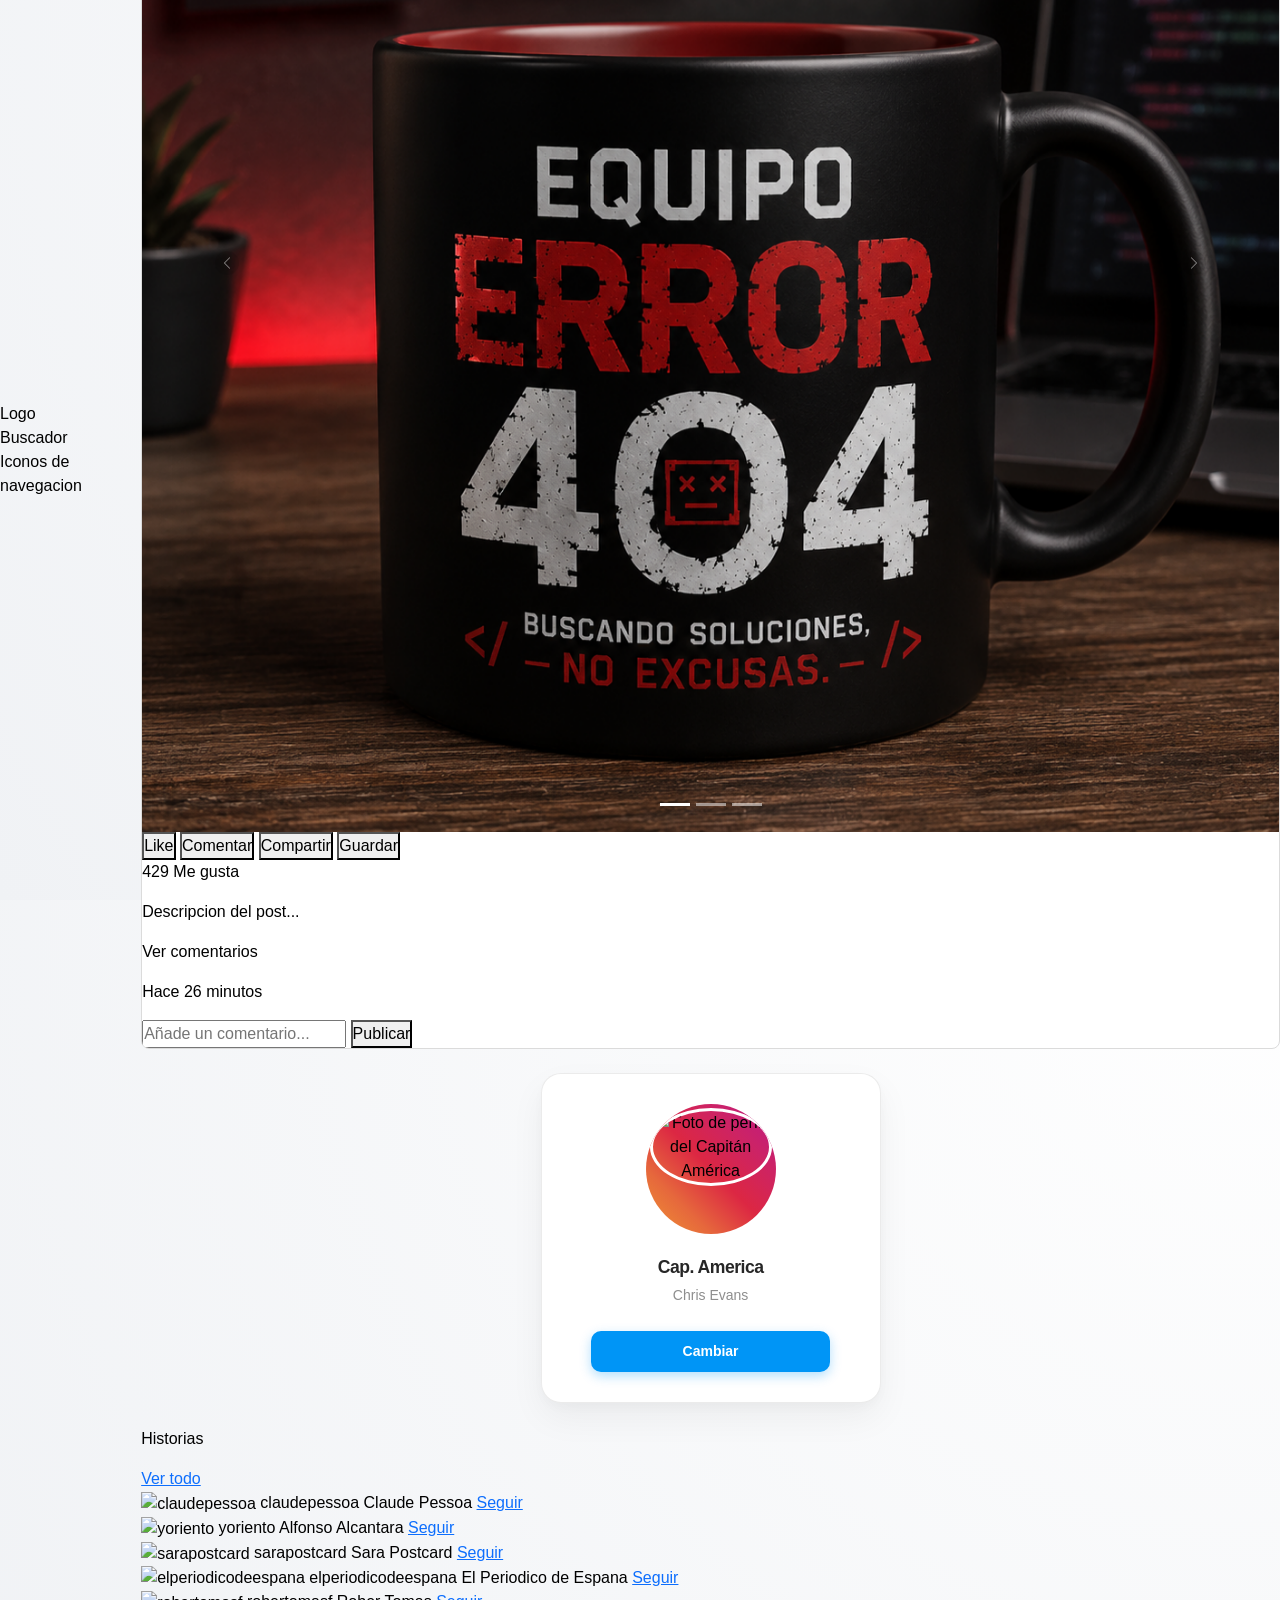
==== index.html @ 5935ad60 "Fix: ajustada la estructura de columnas y renombrado a index.html" ====
<!DOCTYPE html>
<html lang="es">

<head>
  <meta charset="UTF-8">
  <meta name="viewport" content="width=device-width, initial-scale=1.0">
  <title>Instagram Clone</title>
  <link href="https://cdn.jsdelivr.net/npm/bootstrap@5.3.8/dist/css/bootstrap.min.css" rel="stylesheet">
  <link rel="stylesheet" href="style.css">
</head>

<body>


  <!-- INICIO: NAVBAR — EMANUEL -->
  <nav>
    <div>Logo</div>
    <div>Buscador</div>
    <div>Iconos de navegacion</div>
  </nav>
  <!-- FIN: NAVBAR — EMANUEL -->


  <div>
    <div>


      <!-- INICIO: SIDEBAR IZQUIERDO — KIKE -->
      <aside>
        <div>Avatar + nombre de usuario</div>
        <ul>
          <li>Inicio</li>
          <li>Busqueda</li>
          <li>Explorar</li>
          <li>Reels</li>
          <li>Mensajes</li>
          <li>Notificaciones</li>
          <li>Crear</li>
          <li>Perfil</li>
        </ul>
      </aside>
      <!-- FIN: SIDEBAR IZQUIERDO — KIKE -->


      <!-- COLUMNA CENTRAL -->
      <main>


                <!--NICIO: STORIES BAR — ADRIAN-->
<div class="d-flex overflow-auto gap-3 p-3">
  <div class="d-flex flex-column align-items-center"><img src="https://thumbs.dreamstime.com/b/icono-de-bot%C3%B3n-art%C3%ADculo-vector-historias-en-medios-sociales-248130704.jpg" alt="tu historia" class="rounded-circle border border-danger p-1" width="60" height="60"><span class="small">Tu historia</span></div>
  <div class="d-flex flex-column align-items-center"><img src="https://media.istockphoto.com/id/1682296067/es/foto/feliz-retrato-de-estudio-o-hombre-profesional-agente-de-bienes-ra%C3%ADces-o-hombre-de-negocios.jpg?s=612x612&w=0&k=20&c=1c4QU0U5FDIpTh08fzH1xo-P8HnXFAHSz09biId8p84=" alt="freddy.cg" class="rounded-circle border border-danger p-1" width="60" height="60"><span class="small">freddy.cg</span></div>
  <div class="d-flex flex-column align-items-center"><img src="https://encrypted-tbn0.gstatic.com/images?q=tbn:ANd9GcS50164TpBNQkN00akui59N8-rEWHd5Ccz8wQ&s" alt="maria_mtz" class="rounded-circle border border-danger p-1" width="60" height="60"><span class="small">maria_mtz</span></div>
  <div class="d-flex flex-column align-items-center"><img src="https://static4.depositphotos.com/1000824/337/i/450/depositphotos_3379507-stock-photo-man-in-sunglasses.jpg" alt="carlos.dev" class="rounded-circle border border-danger p-1" width="60" height="60"><span class="small">carlos.dev</span></div>
  <div class="d-flex flex-column align-items-center"><img src="https://encrypted-tbn0.gstatic.com/images?q=tbn:ANd9GcS5h5lG_a-oq_WwW-Ti_vSOC4nDKGIKyf13aQ&s" alt="sofi.pics" class="rounded-circle border border-danger p-1" width="60" height="60"><span class="small">sofi.pics</span></div>
</div>
       
  <script src="https://cdn.jsdelivr.net/npm/bootstrap@5.3.8/dist/js/bootstrap.bundle.min.js"></script>


        <!-- POST / FEED CARD - Marcos-->
        <div class="post-card mb-4">
          <div class="d-flex align-items-center p-3">
            <img
              src="https://img.magnific.com/vector-gratis/pagina-error-404-distorsion_23-2148105404.jpg?semt=ais_hybrid&w=740&q=80"
              class="rounded-circle border me-2" width="32" height="32" alt="avatar del usuario">
            <span class="fw-bold small">Error 404</span>
            <span class="ms-auto"><i class="bi bi-three-dots"></i></span>
          </div>

          <div id="carouselExampleIndicators" class="carousel slide">
            <div class="carousel-indicators">
              <button type="button" data-bs-target="#carouselExampleIndicators" data-bs-slide-to="0" class="active"
                aria-current="true" aria-label="Slide 1"></button>
              <button type="button" data-bs-target="#carouselExampleIndicators" data-bs-slide-to="1"
                aria-label="Slide 2"></button>
              <button type="button" data-bs-target="#carouselExampleIndicators" data-bs-slide-to="2"
                aria-label="Slide 3"></button>
            </div>

            <div class="carousel-inner">
              <div class="carousel-item active">
                <img src="./error_404_1.png" class="d-block w-100 post-img" alt="Equipo 1">
              </div>
              <div class="carousel-item">
                <img src="./error_404_2.png" class="d-block w-100 post-img" alt="Equipo 2">
              </div>
              <div class="carousel-item">
                <img src="error_404_3.png" class="d-block w-100 post-img" alt="Equipo3">
              </div>
            </div>

            <button class="carousel-control-prev" type="button" data-bs-target="#carouselExampleIndicators"
              data-bs-slide="prev">
              <span class="carousel-control-prev-icon" aria-hidden="true"></span>
              <span class="visually-hidden">Anterior</span>
            </button>
            <button class="carousel-control-next" type="button" data-bs-target="#carouselExampleIndicators"
              data-bs-slide="next">
              <span class="carousel-control-next-icon" aria-hidden="true"></span>
              <span class="visually-hidden">Siguiente</span>
            </button>
          </div>

          <!-- POST / FEED CARD -  FIN Marcos-->

          
          <!-- INICIO: ACTION BAR — JANICE -->
          <div>
            <button>Like</button>
            <button>Comentar</button>
            <button>Compartir</button>
            <button>Guardar</button>
          </div>
          <p>429 Me gusta</p>
          <p>Descripcion del post...</p>
          <p>Ver comentarios</p>
          <p>Hace 26 minutos</p>
          <!-- FIN: ACTION BAR — JANICE -->

          <!-- Input de comentario -->
          <div>
            <input type="text" placeholder="Añade un comentario...">
            <button>Publicar</button>
          </div>

        </div>
        <!-- FIN POST CARD -->


      </main>
      <!-- FIN COLUMNA CENTRAL -->


      <!-- SIDEBAR DERECHO -->
      <aside>


        <!-- INICIO: PERFIL CARD — JONAS -->
        
        <div class="ig-card mx-auto mb-4">
            <div class="ig-profile-img-container">
                <img src="https://i.pinimg.com/736x/02/ab/23/02ab236742df0dcd86f7e93f012788de.jpg"
                    alt="Foto de perfil del Capitán América"
                    class="ig-profile-img">
            </div>
            <span class="ig-username">Cap. America</span>
            <span class="ig-fullname">Chris Evans</span>
            <a href="#" class="ig-change-btn">Cambiar</a>
        </div>

        <!--     FIN: PERFIL CARD — JONAS -->


        <!--INICIO: HISTORIAS / SUGERENCIAS — MONSE-->
        <div>
          <p>Historias</p>
          <a href="#">Ver todo</a>

          <div>
            <img src="" alt="claudepessoa">
            <span>claudepessoa</span>
            <span>Claude Pessoa</span>
            <a href="#">Seguir</a>
          </div>

          <div>
            <img src="" alt="yoriento">
            <span>yoriento</span>
            <span>Alfonso Alcantara</span>
            <a href="#">Seguir</a>
          </div>

          <div>
            <img src="" alt="sarapostcard">
            <span>sarapostcard</span>
            <span>Sara Postcard</span>
            <a href="#">Seguir</a>
          </div>

          <div>
            <img src="" alt="elperiodicodeespana">
            <span>elperiodicodeespana</span>
            <span>El Periodico de Espana</span>
            <a href="#">Seguir</a>
          </div>

          <div>
            <img src="" alt="robertomasf">
            <span>robertomasf</span>
            <span>Rober Tomas</span>
            <a href="#">Seguir</a>
          </div>
        </div>
        <!-- FIN: HISTORIAS / SUGERENCIAS — MONSE -->


      </aside>
      <!-- FIN SIDEBAR DERECHO -->


    </div>
  </div>


  <script src="https://cdn.jsdelivr.net/npm/bootstrap@5.3.8/dist/js/bootstrap.bundle.min.js"></script>
</body>

</html>
---- style.css ----
* {
  box-sizing: border-box;
  margin: 0;
  padding: 0;
}

body {
  font-family: Arial, sans-serif;
  background-color: #fafafa;
  color: #000;
}


/*INICIO: NAVBAR — EMANUEL*/

nav {
  /* escribe aquí tus estilos del navbar */
}

/* FIN: NAVBAR — EMANUEL */


/* INICIO: SIDEBAR IZQUIERDO — KIKE */

aside:first-of-type {
  /* escribe aquí tus estilos del sidebar izquierdo */
}

aside:first-of-type ul {
  /* estilos de la lista de navegación */
}

aside:first-of-type li {
  /* estilos de cada item del menú */
}

/* FIN: SIDEBAR IZQUIERDO — KIKE */

/* INICIO POST/FEED CARD- MARCOS*/

/* Estilo general de la tarjeta */
.post-card {
  background-color: #ffffff;
  border: 1px solid #dbdbdb;
  border-radius: 8px;
  overflow: hidden;
}

.post-img {
  width: 100%;
  aspect-ratio: 1 / 1;
  object-fit: cover;
  display: block;
}

/* --- ESTILO TIPO INSTAGRAM PARA INDICADORES --- */
.carousel-indicators [button] {
  width: 6px !important;
  /* Tamaño pequeño */
  height: 6px !important;
  border-radius: 50% !important;
  /* Convertir en círculo */
  margin-left: 3px !important;
  margin-right: 3px !important;
  background-color: #ffffff !important;
  opacity: 0.5;
  border: none;
}

.carousel-indicators .active {
  opacity: 1;
  /* El punto activo brilla más */
}

/* Ajuste de flechas laterales */
.carousel-control-prev-icon,
.carousel-control-next-icon {
  width: 1.5rem;
  height: 1.5rem;
  background-color: rgba(0, 0, 0, 0.2);
  border-radius: 50%;
  background-size: 60%;
}

.bi-three-dots {
  cursor: pointer;
}

/*FIN POST/FEED CARD -MARCOS*/

/* INICIO: STORIES BAR — ADRIAN */
.stories-bar { overflow-x: auto; scrollbar-width: none; }
.stories-bar::-webkit-scrollbar { display: none; }
.stories-bar img { object-fit: cover; }
/* FIN: STORIES BAR — ADRIAN */


/* INICIO: ACTION BAR — JANICE */

/* escribe aquí tus estilos del action bar */

/* FIN: ACTION BAR — JANICE */


/* INICIO: PERFIL CARD — JONAS */




/* --- ESTILOS MEJORADOS: EFECTO PREMIUM --- */
body {
    background: radial-gradient(circle at top right, #ffffff, #f0f2f5); /* Degradado sutil de fondo */
    font-family: 'Segoe UI', Roboto, Helvetica, Arial, sans-serif;
    margin: 0;
    display: flex;
    justify-content: center;
    align-items: center;
    height: 100vh;
}

/* Contenedor principal con efecto de elevación */
.ig-card {
    background: #ffffff;
    border: 1px solid rgba(0,0,0,0.08);
    border-radius: 20px; /* Bordes más curvos y modernos */
    width: 340px;
    padding: 30px 20px;
    box-shadow: 0 15px 35px rgba(0,0,0,0.05), 0 5px 15px rgba(0,0,0,0.03);
    display: flex;
    flex-direction: column;
    align-items: center;
    text-align: center;
    transition: transform 0.3s ease; /* Efecto al pasar el mouse */
}

.ig-card:hover {
    transform: translateY(-5px); /* Se eleva levemente */
}

/* Contenedor de imagen con anillo de "Story" */
.ig-profile-img-container {
    width: 130px;
    height: 130px;
    overflow: hidden;
    border-radius: 50%;
    position: relative;
    padding: 4px; /* Espacio para el anillo */
    background: linear-gradient(45deg, #f09433 0%, #e6683c 25%, #dc2743 50%, #cc2366 75%, #bc1888 100%); /* Colores Instagram */
    margin-bottom: 20px;
}

.ig-profile-img {
    width: 100%;
    height: 100%;
    object-fit: cover;
    border-radius: 50%;
    border: 3px solid #ffffff; /* Separa la foto del gradiente */
}

/* Nombre de usuario */
.ig-username {
    font-weight: 700;
    font-size: 1.1rem;
    color: #262626;
    margin-bottom: 5px;
    letter-spacing: -0.5px;
}

/* Nombre completo */
.ig-fullname {
    font-weight: 400;
    font-size: 14px;
    color: #8e8e8e;
    margin-bottom: 25px;
}

/* Botón estilizado con sombra */
.ig-change-btn {
    background-color: #0095f6;
    color: white;
    text-decoration: none;
    width: 80%; /* Botón más ancho */
    padding: 10px 0;
    border-radius: 10px;
    font-size: 14px;
    font-weight: 600;
    box-shadow: 0 4px 12px rgba(0, 149, 246, 0.3);
    transition: all 0.2s ease;
}

.ig-change-btn:hover {
    background-color: #1877f2;
    box-shadow: 0 6px 15px rgba(24, 119, 242, 0.4);
    transform: scale(1.02);
    color: white;
}

.ig-change-btn:active {
    transform: scale(0.98); /* Efecto de pulsación */
}

/* escribe aquí tus estilos de la perfil card */

/* FIN: PERFIL CARD — JONAS */


/* INICIO: HISTORIAS / SUGERENCIAS — MONSE */

/* escribe aquí tus estilos de historias y sugerencias */

/* FIN: HISTORIAS / SUGERENCIAS — MONSE */
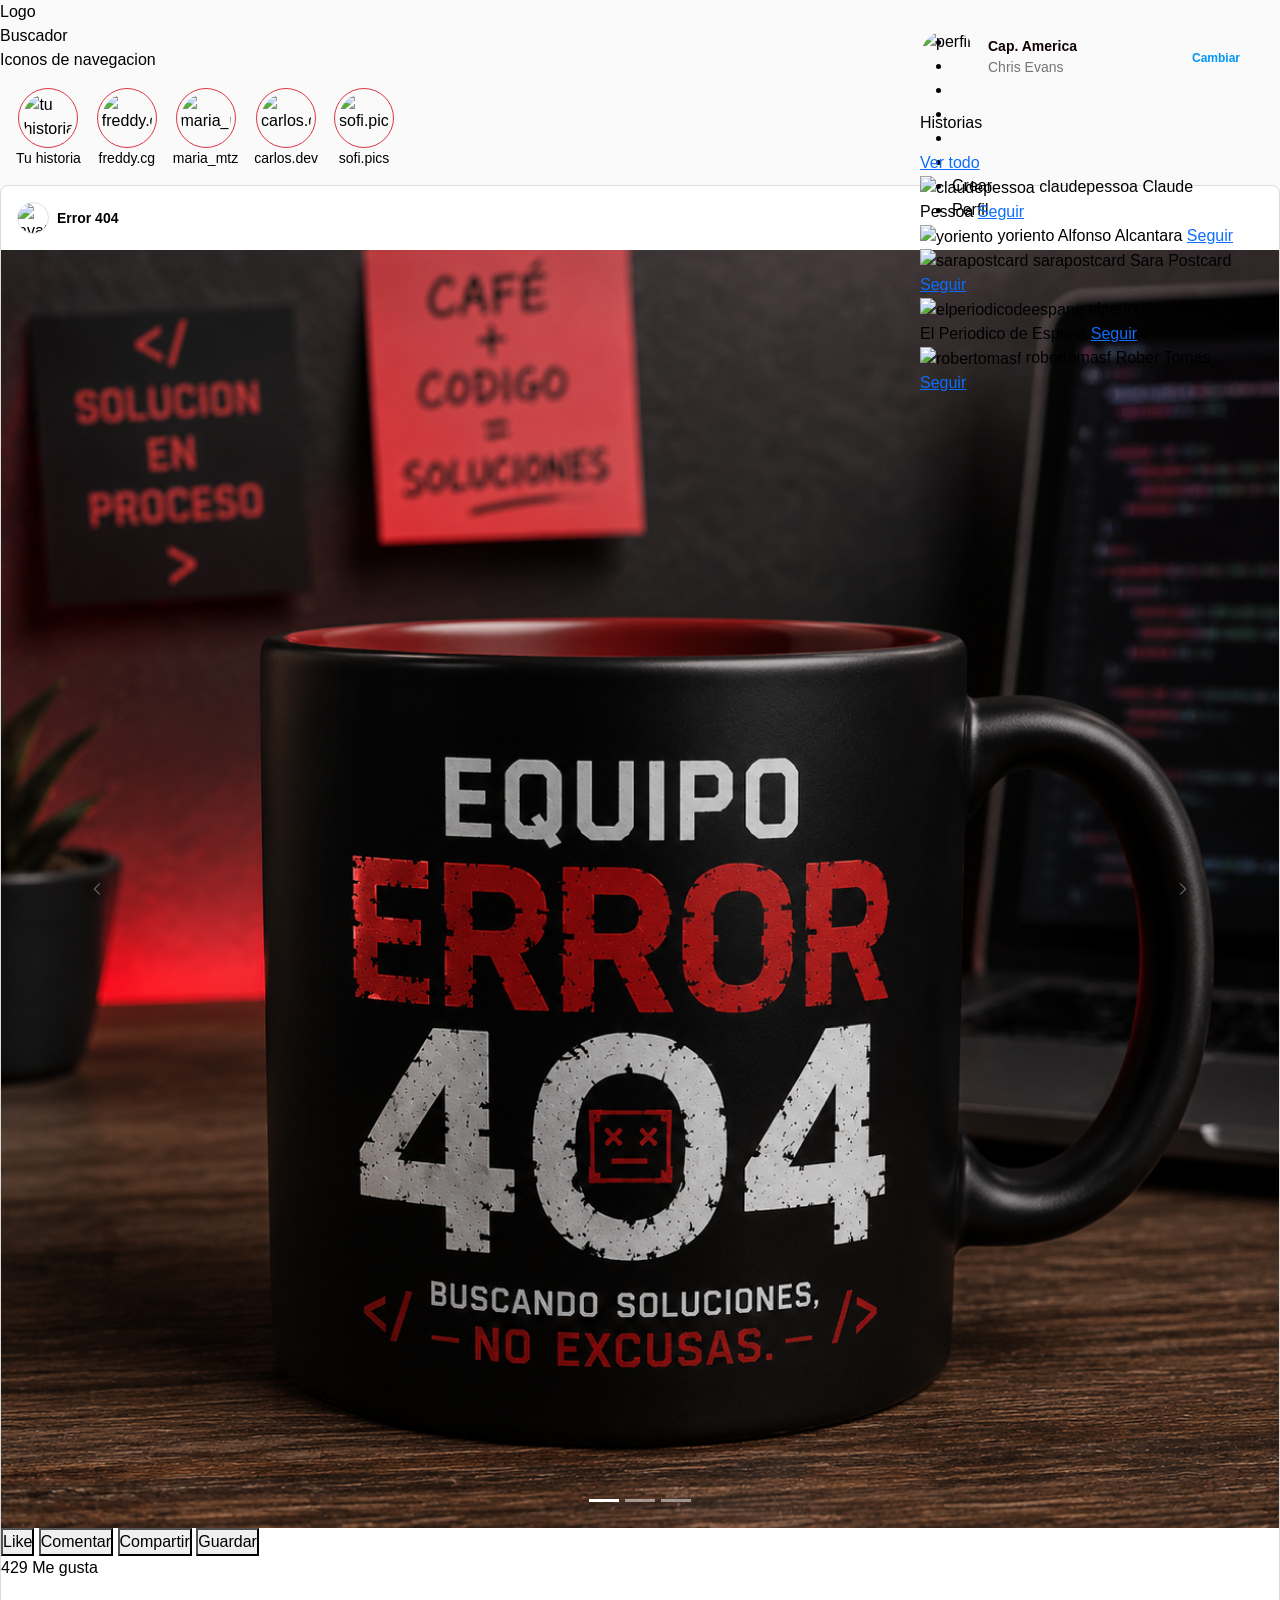
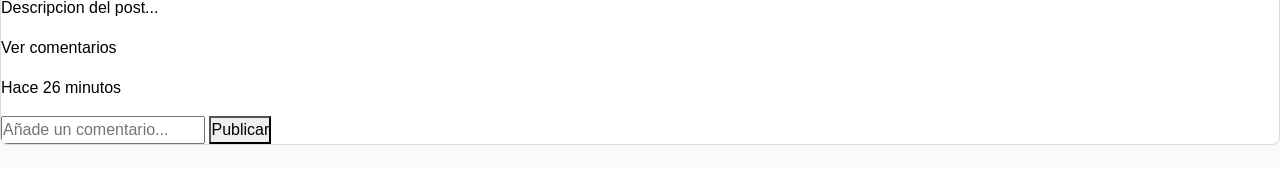
==== commit ff3c9dcb: "se realizaron cambio en la profile card" ====
--- a/index.html
+++ b/index.html
@@ -27,14 +27,14 @@
 
       <!-- INICIO: SIDEBAR IZQUIERDO — KIKE -->
       <aside>
-        <div>Avatar + nombre de usuario</div>
+        <div></div>
         <ul>
-          <li>Inicio</li>
-          <li>Busqueda</li>
-          <li>Explorar</li>
-          <li>Reels</li>
-          <li>Mensajes</li>
-          <li>Notificaciones</li>
+          <li></li>
+          <li></li>
+          <li></li>
+          <li></li>
+          <li></li>
+          <li></li>
           <li>Crear</li>
           <li>Perfil</li>
         </ul>
@@ -136,20 +136,30 @@
       <aside>
 
 
-        <!-- INICIO: PERFIL CARD — JONAS -->
-        
-        <div class="ig-card mx-auto mb-4">
-            <div class="ig-profile-img-container">
-                <img src="https://i.pinimg.com/736x/02/ab/23/02ab236742df0dcd86f7e93f012788de.jpg"
-                    alt="Foto de perfil del Capitán América"
-                    class="ig-profile-img">
-            </div>
-            <span class="ig-username">Cap. America</span>
-            <span class="ig-fullname">Chris Evans</span>
-            <a href="#" class="ig-change-btn">Cambiar</a>
-        </div>
-
-        <!--     FIN: PERFIL CARD — JONAS -->
+       <!-- INICIO: PERFIL CARD — JONAS -->
+
+<div class="ig-card">
+
+  <div class="ig-profile-left">
+
+    <img 
+      src="https://i.pinimg.com/736x/02/ab/23/02ab236742df0dcd86f7e93f012788de.jpg"
+      alt="perfil"
+      class="ig-profile-img"
+    >
+
+    <div class="ig-profile-info">
+      <span class="ig-username">Cap. America</span>
+      <span class="ig-fullname">Chris Evans</span>
+    </div>
+
+  </div>
+
+  <a href="#" class="ig-change-btn">Cambiar</a>
+
+</div>
+
+<!-- FIN: PERFIL CARD — JONAS -->
 
 
         <!--INICIO: HISTORIAS / SUGERENCIAS — MONSE-->
--- a/style.css
+++ b/style.css
@@ -104,102 +104,64 @@
 
 /* INICIO: PERFIL CARD — JONAS */
 
-
-
-
-/* --- ESTILOS MEJORADOS: EFECTO PREMIUM --- */
-body {
-    background: radial-gradient(circle at top right, #ffffff, #f0f2f5); /* Degradado sutil de fondo */
-    font-family: 'Segoe UI', Roboto, Helvetica, Arial, sans-serif;
-    margin: 0;
+.ig-card{
+    width: 320px;
     display: flex;
-    justify-content: center;
+    justify-content: space-between;
     align-items: center;
-    height: 100vh;
-}
-
-/* Contenedor principal con efecto de elevación */
-.ig-card {
-    background: #ffffff;
-    border: 1px solid rgba(0,0,0,0.08);
-    border-radius: 20px; /* Bordes más curvos y modernos */
-    width: 340px;
-    padding: 30px 20px;
-    box-shadow: 0 15px 35px rgba(0,0,0,0.05), 0 5px 15px rgba(0,0,0,0.03);
-    display: flex;
-    flex-direction: column;
-    align-items: center;
-    text-align: center;
-    transition: transform 0.3s ease; /* Efecto al pasar el mouse */
-}
-
-.ig-card:hover {
-    transform: translateY(-5px); /* Se eleva levemente */
-}
-
-/* Contenedor de imagen con anillo de "Story" */
-.ig-profile-img-container {
-    width: 130px;
-    height: 130px;
-    overflow: hidden;
-    border-radius: 50%;
-    position: relative;
-    padding: 4px; /* Espacio para el anillo */
-    background: linear-gradient(45deg, #f09433 0%, #e6683c 25%, #dc2743 50%, #cc2366 75%, #bc1888 100%); /* Colores Instagram */
-    margin-bottom: 20px;
-}
-
-.ig-profile-img {
-    width: 100%;
-    height: 100%;
-    object-fit: cover;
-    border-radius: 50%;
-    border: 3px solid #ffffff; /* Separa la foto del gradiente */
-}
-
-/* Nombre de usuario */
-.ig-username {
-    font-weight: 700;
-    font-size: 1.1rem;
-    color: #262626;
-    margin-bottom: 5px;
-    letter-spacing: -0.5px;
-}
-
-/* Nombre completo */
-.ig-fullname {
-    font-weight: 400;
-    font-size: 14px;
-    color: #8e8e8e;
     margin-bottom: 25px;
 }
 
-/* Botón estilizado con sombra */
-.ig-change-btn {
-    background-color: #0095f6;
-    color: white;
-    text-decoration: none;
-    width: 80%; /* Botón más ancho */
-    padding: 10px 0;
-    border-radius: 10px;
+.ig-profile-left{
+    display: flex;
+    align-items: center;
+    gap: 12px;
+}
+
+.ig-profile-img{
+    width: 56px;
+    height: 56px;
+    border-radius: 50%;
+    object-fit: cover;
+    cursor: pointer;
+}
+
+.ig-profile-info{
+    display: flex;
+    flex-direction: column;
+}
+
+.ig-username{
+    color: rgb(15, 1, 1);
     font-size: 14px;
     font-weight: 600;
-    box-shadow: 0 4px 12px rgba(0, 149, 246, 0.3);
-    transition: all 0.2s ease;
+    line-height: 1.2;
 }
 
-.ig-change-btn:hover {
-    background-color: #1877f2;
-    box-shadow: 0 6px 15px rgba(24, 119, 242, 0.4);
-    transform: scale(1.02);
+.ig-fullname{
+    color: #757575;
+    font-size: 14px;
+    margin-top: 2px;
+}
+
+.ig-change-btn{
+    color: #0095f6;
+    text-decoration: none;
+    font-size: 12px;
+    font-weight: 600;
+}
+
+.ig-change-btn:hover{
     color: white;
 }
+/* ---------- SIDEBAR DERECHO ---------- */
 
-.ig-change-btn:active {
-    transform: scale(0.98); /* Efecto de pulsación */
+aside{
+    width: 320px;
+    position: absolute;
+    top: 30px;
+    right: 40px;
 }
-
-/* escribe aquí tus estilos de la perfil card */
 
 /* FIN: PERFIL CARD — JONAS */
 
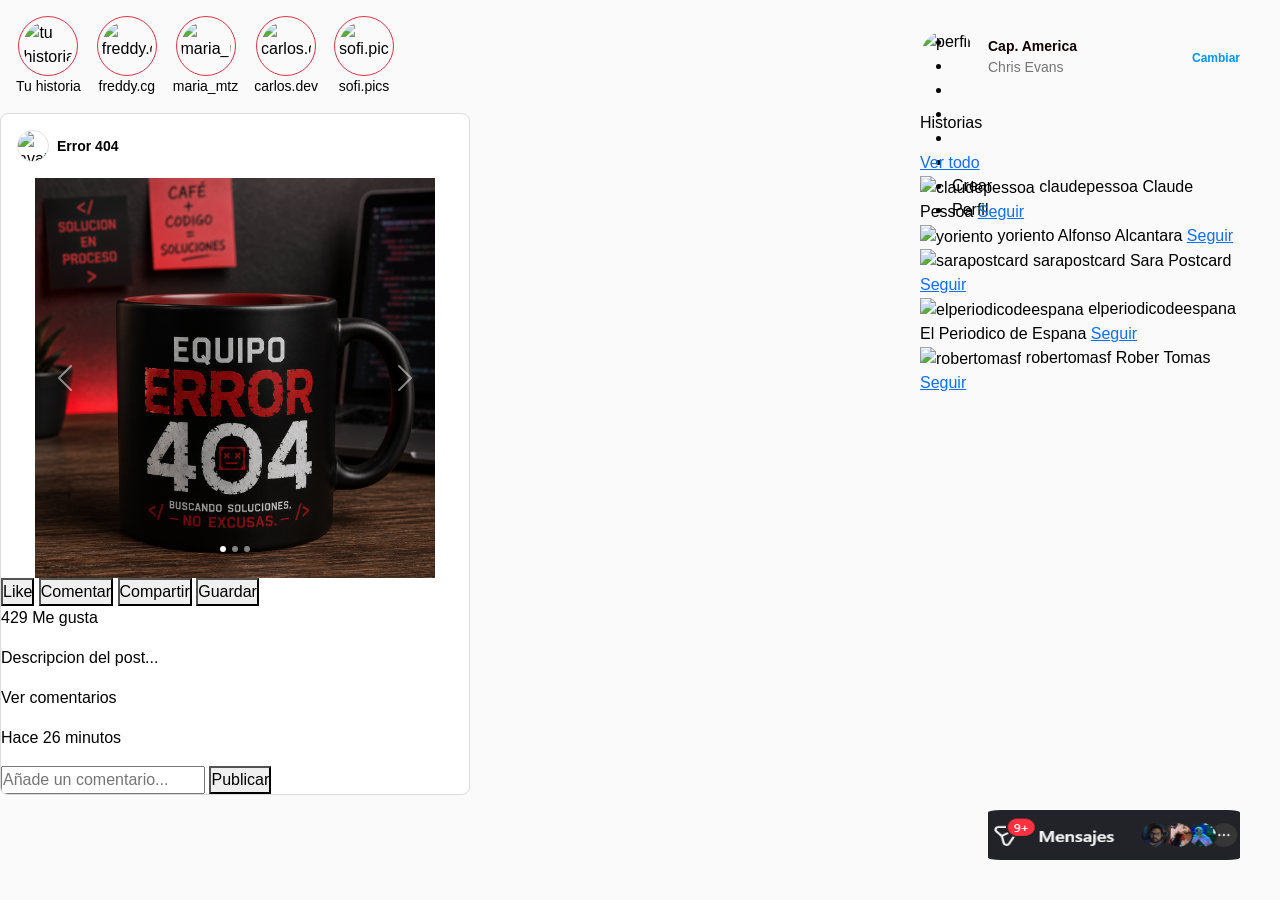
==== commit 0c123254: "Modifique un tamaño" ====
--- a/index.html
+++ b/index.html
@@ -13,11 +13,9 @@
 
 
   <!-- INICIO: NAVBAR — EMANUEL -->
-  <nav>
-    <div>Logo</div>
-    <div>Buscador</div>
-    <div>Iconos de navegacion</div>
-  </nav>
+  <div class="fixed-bottom-right">
+    <img src="./img/abajo.png" alt="Icono" />
+  </div>
   <!-- FIN: NAVBAR — EMANUEL -->
 
 
@@ -80,13 +78,13 @@
 
             <div class="carousel-inner">
               <div class="carousel-item active">
-                <img src="./error_404_1.png" class="d-block w-100 post-img" alt="Equipo 1">
+                <img src="./error_404_1.png" class="d-block w-100 post-img" alt="Equipo 1 >
               </div>
-              <div class="carousel-item">
+              <div class=" carousel-item">
                 <img src="./error_404_2.png" class="d-block w-100 post-img" alt="Equipo 2">
               </div>
               <div class="carousel-item">
-                <img src="error_404_3.png" class="d-block w-100 post-img" alt="Equipo3">
+                <img src="./error_404_3.png" class="d-block w-100 post-img" alt="Equipo 3">
               </div>
             </div>
 
@@ -102,6 +100,7 @@
             </button>
           </div>
 
+
           <!-- POST / FEED CARD -  FIN Marcos-->
 
           
--- a/style.css
+++ b/style.css
@@ -13,8 +13,18 @@
 
 /*INICIO: NAVBAR — EMANUEL*/
 
-nav {
-  /* escribe aquí tus estilos del navbar */
+.fixed-bottom-right {
+  position: fixed;       /* Se queda fijo en pantalla */
+  bottom: 40px;          /* Distancia desde el borde inferior */
+  right: 40px;           /* Distancia desde el borde derecho */
+  border-radius: 5%;    /* Bordes redondeados (círculo) */
+  cursor: pointer;       /* Cambia el cursor al pasar encima */
+}
+
+.fixed-bottom-right img {
+  width: 252px;           /* Tamaño de la imagen */
+  height: 50px;
+  border-radius: 5%;    /* Imagen también redonda */
 }
 
 /* FIN: NAVBAR — EMANUEL */
@@ -46,6 +56,7 @@
   overflow: hidden;
 }
 
+/* Tamaño de la imagen*/
 .post-img {
   width: 100%;
   aspect-ratio: 1 / 1;
@@ -53,40 +64,50 @@
   display: block;
 }
 
-/* --- ESTILO TIPO INSTAGRAM PARA INDICADORES --- */
-.carousel-indicators [button] {
+#carouselExampleIndicators {
+  max-width: 400px;
+  margin: 0 auto;
+}
+
+.carousel-indicators button {
+  /* ciruclos inferior de las fotos*/
   width: 6px !important;
-  /* Tamaño pequeño */
   height: 6px !important;
   border-radius: 50% !important;
-  /* Convertir en círculo */
+  /* Círculos perfectos */
   margin-left: 3px !important;
   margin-right: 3px !important;
   background-color: #ffffff !important;
   opacity: 0.5;
   border: none;
+  padding: 0;
+
 }
 
-.carousel-indicators .active {
-  opacity: 1;
-  /* El punto activo brilla más */
+
+.bi {
+
+  cursor: pointer;
+  color: #262626;
 }
 
-/* Ajuste de flechas laterales */
-.carousel-control-prev-icon,
-.carousel-control-next-icon {
-  width: 1.5rem;
-  height: 1.5rem;
-  background-color: rgba(0, 0, 0, 0.2);
-  border-radius: 50%;
-  background-size: 60%;
+
+.post-card {
+  /*Contenedor de imagen*/
+  background-color: #ffffff;
+  border: 1px solid #dbdbdb;
+  border-radius: 8px;
+  overflow: hidden;
+  max-width: 470px;
 }
 
-.bi-three-dots {
-  cursor: pointer;
+.carousel-inner {
+  aspect-ratio: 1 / 1;
+  overflow: hidden;
 }
 
 /*FIN POST/FEED CARD -MARCOS*/
+
 
 /* INICIO: STORIES BAR — ADRIAN */
 .stories-bar { overflow-x: auto; scrollbar-width: none; }
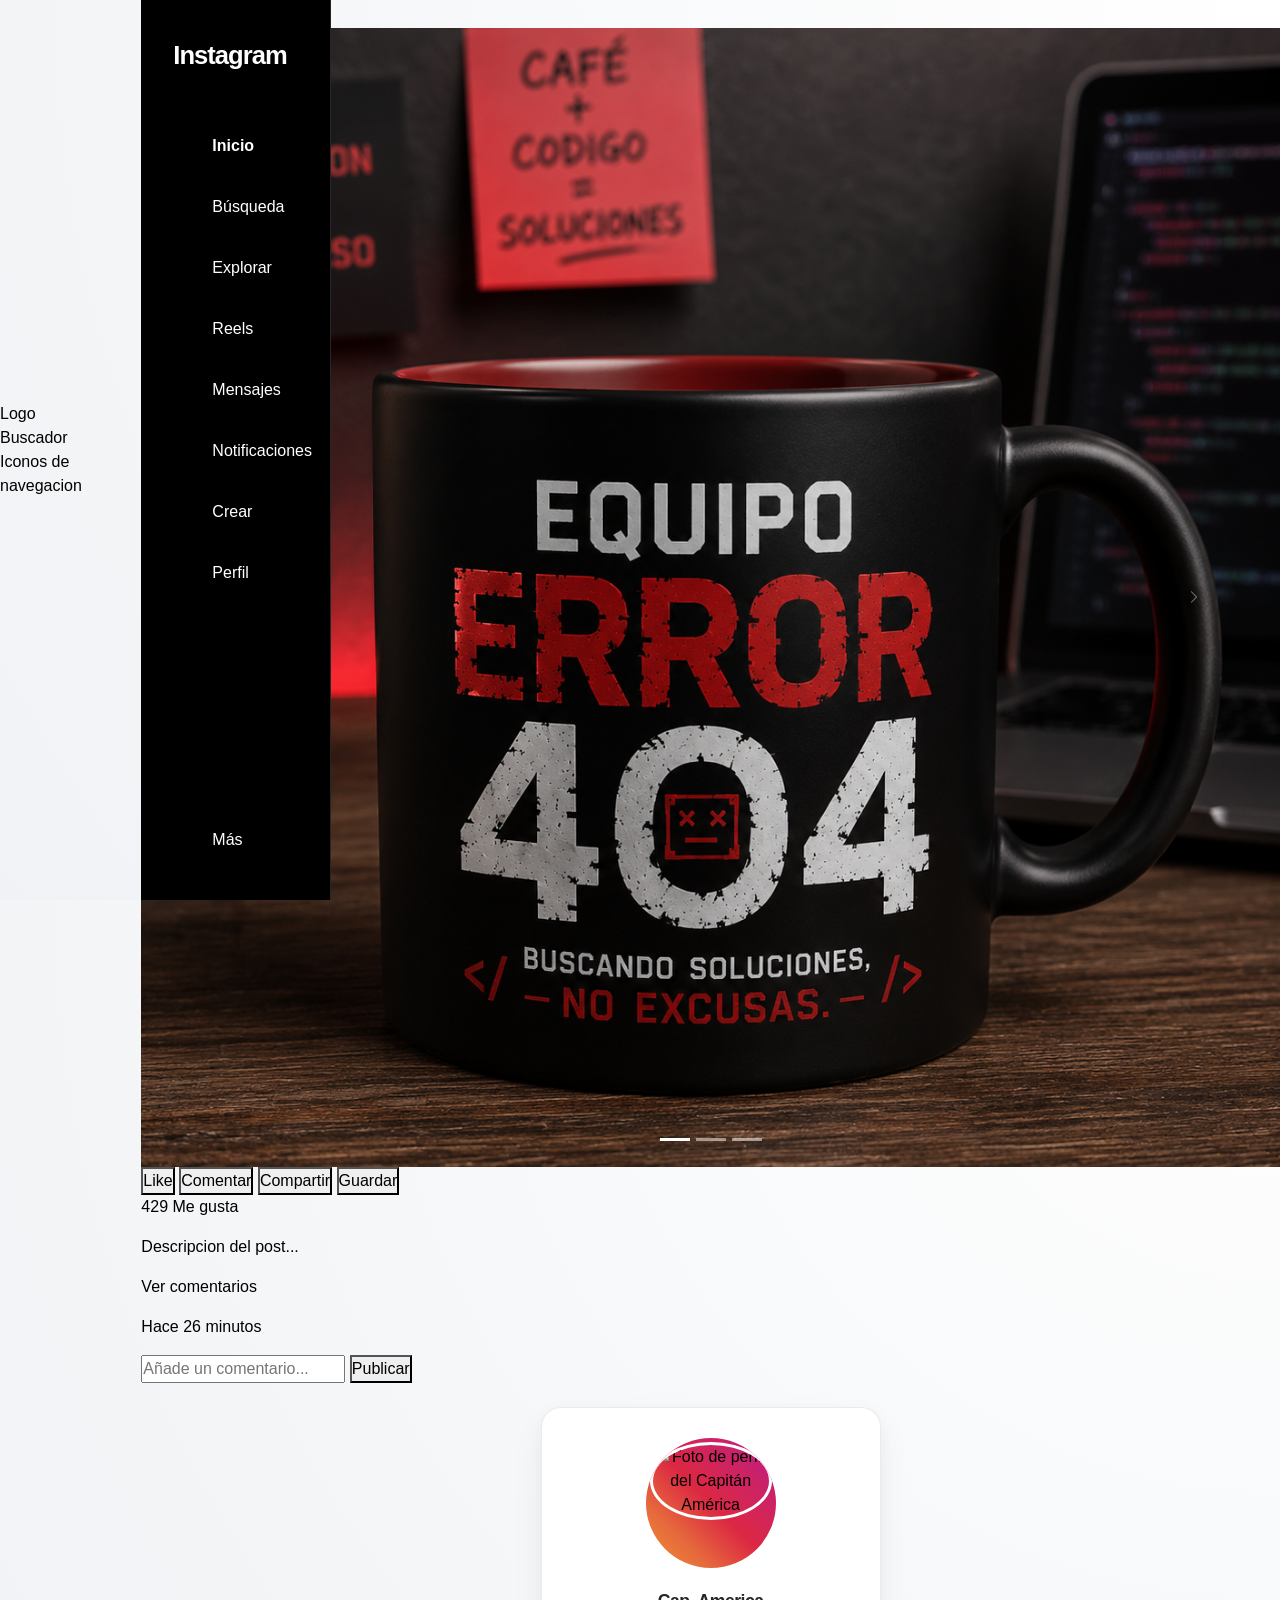
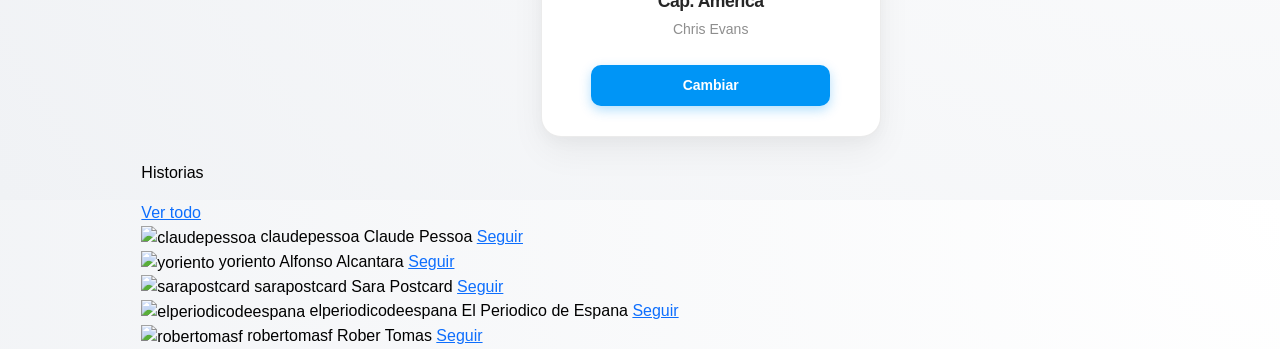
==== commit d745a80f: "kike nav 2" ====
--- a/index.html
+++ b/index.html
@@ -13,9 +13,11 @@
 
 
   <!-- INICIO: NAVBAR — EMANUEL -->
-  <div class="fixed-bottom-right">
-    <img src="./img/abajo.png" alt="Icono" />
-  </div>
+  <nav>
+    <div>Logo</div>
+    <div>Buscador</div>
+    <div>Iconos de navegacion</div>
+  </nav>
   <!-- FIN: NAVBAR — EMANUEL -->
 
 
@@ -24,19 +26,61 @@
 
 
       <!-- INICIO: SIDEBAR IZQUIERDO — KIKE -->
-      <aside>
-        <div></div>
-        <ul>
-          <li></li>
-          <li></li>
-          <li></li>
-          <li></li>
-          <li></li>
-          <li></li>
-          <li>Crear</li>
-          <li>Perfil</li>
-        </ul>
-      </aside>
+    <aside class="col-md-2 vh-100 sticky-top border-end bg-white d-none d-md-flex flex-column p-3">
+    
+    <div class="instagram-logo mb-5 px-3 fs-3 fw-bold">
+        Instagram
+    </div>
+
+    <ul class="nav flex-column gap-2">
+        <li class="nav-item">
+            <a href="#" class="nav-link-kike active">
+                <i class="bi bi-house-door-fill"></i> <span>Inicio</span>
+            </a>
+        </li>
+        <li class="nav-item">
+            <a href="#" class="nav-link-kike">
+                <i class="bi bi-search"></i> <span>Búsqueda</span>
+            </a>
+        </li>
+        <li class="nav-item">
+            <a href="#" class="nav-link-kike">
+                <i class="bi bi-compass"></i> <span>Explorar</span>
+            </a>
+        </li>
+        <li class="nav-item">
+            <a href="#" class="nav-link-kike">
+                <i class="bi bi-film"></i> <span>Reels</span>
+            </a>
+        </li>
+        <li class="nav-item">
+            <a href="#" class="nav-link-kike">
+                <i class="bi bi-chat-dots"></i> <span>Mensajes</span>
+            </a>
+        </li>
+        <li class="nav-item">
+            <a href="#" class="nav-link-kike">
+                <i class="bi bi-heart"></i> <span>Notificaciones</span>
+            </a>
+        </li>
+        <li class="nav-item">
+            <a href="#" class="nav-link-kike">
+                <i class="bi bi-plus-square"></i> <span>Crear</span>
+            </a>
+        </li>
+        <li class="nav-item">
+            <a href="#" class="nav-link-kike">
+                <i class="bi bi-person-circle"></i> <span>Perfil</span>
+            </a>
+        </li>
+    </ul>
+
+    <div class="mt-auto">
+        <a href="#" class="nav-link-kike">
+            <i class="bi bi-list"></i> <span>Más</span>
+        </a>
+    </div>
+</aside>
       <!-- FIN: SIDEBAR IZQUIERDO — KIKE -->
 
 
@@ -78,13 +122,13 @@
 
             <div class="carousel-inner">
               <div class="carousel-item active">
-                <img src="./error_404_1.png" class="d-block w-100 post-img" alt="Equipo 1 >
+                <img src="./error_404_1.png" class="d-block w-100 post-img" alt="Equipo 1">
               </div>
-              <div class=" carousel-item">
+              <div class="carousel-item">
                 <img src="./error_404_2.png" class="d-block w-100 post-img" alt="Equipo 2">
               </div>
               <div class="carousel-item">
-                <img src="./error_404_3.png" class="d-block w-100 post-img" alt="Equipo 3">
+                <img src="error_404_3.png" class="d-block w-100 post-img" alt="Equipo3">
               </div>
             </div>
 
@@ -100,7 +144,6 @@
             </button>
           </div>
 
-
           <!-- POST / FEED CARD -  FIN Marcos-->
 
           
@@ -135,30 +178,20 @@
       <aside>
 
 
-       <!-- INICIO: PERFIL CARD — JONAS -->
-
-<div class="ig-card">
-
-  <div class="ig-profile-left">
-
-    <img 
-      src="https://i.pinimg.com/736x/02/ab/23/02ab236742df0dcd86f7e93f012788de.jpg"
-      alt="perfil"
-      class="ig-profile-img"
-    >
-
-    <div class="ig-profile-info">
-      <span class="ig-username">Cap. America</span>
-      <span class="ig-fullname">Chris Evans</span>
-    </div>
-
-  </div>
-
-  <a href="#" class="ig-change-btn">Cambiar</a>
-
-</div>
-
-<!-- FIN: PERFIL CARD — JONAS -->
+        <!-- INICIO: PERFIL CARD — JONAS -->
+        
+        <div class="ig-card mx-auto mb-4">
+            <div class="ig-profile-img-container">
+                <img src="https://i.pinimg.com/736x/02/ab/23/02ab236742df0dcd86f7e93f012788de.jpg"
+                    alt="Foto de perfil del Capitán América"
+                    class="ig-profile-img">
+            </div>
+            <span class="ig-username">Cap. America</span>
+            <span class="ig-fullname">Chris Evans</span>
+            <a href="#" class="ig-change-btn">Cambiar</a>
+        </div>
+
+        <!--     FIN: PERFIL CARD — JONAS -->
 
 
         <!--INICIO: HISTORIAS / SUGERENCIAS — MONSE-->
--- a/style.css
+++ b/style.css
@@ -13,18 +13,8 @@
 
 /*INICIO: NAVBAR — EMANUEL*/
 
-.fixed-bottom-right {
-  position: fixed;       /* Se queda fijo en pantalla */
-  bottom: 40px;          /* Distancia desde el borde inferior */
-  right: 40px;           /* Distancia desde el borde derecho */
-  border-radius: 5%;    /* Bordes redondeados (círculo) */
-  cursor: pointer;       /* Cambia el cursor al pasar encima */
-}
-
-.fixed-bottom-right img {
-  width: 252px;           /* Tamaño de la imagen */
-  height: 50px;
-  border-radius: 5%;    /* Imagen también redonda */
+nav {
+  /* escribe aquí tus estilos del navbar */
 }
 
 /* FIN: NAVBAR — EMANUEL */
@@ -45,69 +35,96 @@
 }
 
 /* FIN: SIDEBAR IZQUIERDO — KIKE */
-
-/* INICIO POST/FEED CARD- MARCOS*/
-
-/* Estilo general de la tarjeta */
-.post-card {
-  background-color: #ffffff;
-  border: 1px solid #dbdbdb;
-  border-radius: 8px;
-  overflow: hidden;
-}
-
-/* Tamaño de la imagen*/
-.post-img {
-  width: 100%;
-  aspect-ratio: 1 / 1;
-  object-fit: cover;
-  display: block;
-}
-
-#carouselExampleIndicators {
-  max-width: 400px;
-  margin: 0 auto;
-}
-
-.carousel-indicators button {
-  /* ciruclos inferior de las fotos*/
+/* DISEÑO DEL NAV 2 - KIKE */
+/* INICIO: ESTILO DARK PARA EL ASIDE DE KIKE */
+
+/* 1. Forzamos el fondo negro y el borde oscuro en el contenedor principal */
+aside.col-md-2 {
+    background-color: #000 !important; /* Negro puro */
+    border-right: 1px solid #262626 !important; /* Borde gris muy sutil */
+    color: white;
+}
+
+/* 2. Estilo del Logo */
+.instagram-logo {
+    color: white !important;
+    font-size: 1.6rem !important;
+    letter-spacing: -1px;
+    margin-top: 20px;
+}
+
+/* 3. Estilo de tus enlaces personalizados */
+.nav-link-kike {
+    display: flex;
+    align-items: center;
+    color: white !important; /* Letras blancas */
+    text-decoration: none;
+    padding: 12px 15px;
+    border-radius: 8px;
+    margin-bottom: 5px;
+    transition: background-color 0.2s ease;
+}
+
+/* 4. Los iconos de Bootstrap que están dentro de tus links */
+.nav-link-kike i {
+    font-size: 1.5rem;
+    margin-right: 16px;
+    width: 24px;
+    text-align: center;
+}
+
+/* 5. Efecto cuando pasas el mouse (Hover) */
+.nav-link-kike:hover {
+    background-color: rgba(255, 255, 255, 0.1); /* Brillo suave */
+    color: white !important;
+}
+
+/* 6. Estilo para el link que esté activo (Inicio) */
+.nav-link-kike.active {
+    font-weight: bold;
+}
+
+/* 7. Ajuste para el botón "Más" que está en el mt-auto */
+.mt-auto .nav-link-kike {
+    margin-bottom: 20px;
+}
+
+/* FIN: ESTILO DARK DE KIKE */
+
+/* --- ESTILO TIPO INSTAGRAM PARA INDICADORES --- */
+.carousel-indicators [button] {
   width: 6px !important;
+  /* Tamaño pequeño */
   height: 6px !important;
   border-radius: 50% !important;
-  /* Círculos perfectos */
+  /* Convertir en círculo */
   margin-left: 3px !important;
   margin-right: 3px !important;
   background-color: #ffffff !important;
   opacity: 0.5;
   border: none;
-  padding: 0;
-
-}
-
-
-.bi {
-
+}
+
+.carousel-indicators .active {
+  opacity: 1;
+  /* El punto activo brilla más */
+}
+
+/* Ajuste de flechas laterales */
+.carousel-control-prev-icon,
+.carousel-control-next-icon {
+  width: 1.5rem;
+  height: 1.5rem;
+  background-color: rgba(0, 0, 0, 0.2);
+  border-radius: 50%;
+  background-size: 60%;
+}
+
+.bi-three-dots {
   cursor: pointer;
-  color: #262626;
-}
-
-
-.post-card {
-  /*Contenedor de imagen*/
-  background-color: #ffffff;
-  border: 1px solid #dbdbdb;
-  border-radius: 8px;
-  overflow: hidden;
-  max-width: 470px;
-}
-
-.carousel-inner {
-  aspect-ratio: 1 / 1;
-  overflow: hidden;
 }
 
 /*FIN POST/FEED CARD -MARCOS*/
-
 
 /* INICIO: STORIES BAR — ADRIAN */
 .stories-bar { overflow-x: auto; scrollbar-width: none; }
@@ -125,64 +142,102 @@
 
 /* INICIO: PERFIL CARD — JONAS */
 
-.ig-card{
-    width: 320px;
+
+
+
+/* --- ESTILOS MEJORADOS: EFECTO PREMIUM --- */
+body {
+    background: radial-gradient(circle at top right, #ffffff, #f0f2f5); /* Degradado sutil de fondo */
+    font-family: 'Segoe UI', Roboto, Helvetica, Arial, sans-serif;
+    margin: 0;
     display: flex;
-    justify-content: space-between;
+    justify-content: center;
     align-items: center;
-    margin-bottom: 25px;
-}
-
-.ig-profile-left{
-    display: flex;
-    align-items: center;
-    gap: 12px;
-}
-
-.ig-profile-img{
-    width: 56px;
-    height: 56px;
-    border-radius: 50%;
-    object-fit: cover;
-    cursor: pointer;
-}
-
-.ig-profile-info{
+    height: 100vh;
+}
+
+/* Contenedor principal con efecto de elevación */
+.ig-card {
+    background: #ffffff;
+    border: 1px solid rgba(0,0,0,0.08);
+    border-radius: 20px; /* Bordes más curvos y modernos */
+    width: 340px;
+    padding: 30px 20px;
+    box-shadow: 0 15px 35px rgba(0,0,0,0.05), 0 5px 15px rgba(0,0,0,0.03);
     display: flex;
     flex-direction: column;
-}
-
-.ig-username{
-    color: rgb(15, 1, 1);
+    align-items: center;
+    text-align: center;
+    transition: transform 0.3s ease; /* Efecto al pasar el mouse */
+}
+
+.ig-card:hover {
+    transform: translateY(-5px); /* Se eleva levemente */
+}
+
+/* Contenedor de imagen con anillo de "Story" */
+.ig-profile-img-container {
+    width: 130px;
+    height: 130px;
+    overflow: hidden;
+    border-radius: 50%;
+    position: relative;
+    padding: 4px; /* Espacio para el anillo */
+    background: linear-gradient(45deg, #f09433 0%, #e6683c 25%, #dc2743 50%, #cc2366 75%, #bc1888 100%); /* Colores Instagram */
+    margin-bottom: 20px;
+}
+
+.ig-profile-img {
+    width: 100%;
+    height: 100%;
+    object-fit: cover;
+    border-radius: 50%;
+    border: 3px solid #ffffff; /* Separa la foto del gradiente */
+}
+
+/* Nombre de usuario */
+.ig-username {
+    font-weight: 700;
+    font-size: 1.1rem;
+    color: #262626;
+    margin-bottom: 5px;
+    letter-spacing: -0.5px;
+}
+
+/* Nombre completo */
+.ig-fullname {
+    font-weight: 400;
+    font-size: 14px;
+    color: #8e8e8e;
+    margin-bottom: 25px;
+}
+
+/* Botón estilizado con sombra */
+.ig-change-btn {
+    background-color: #0095f6;
+    color: white;
+    text-decoration: none;
+    width: 80%; /* Botón más ancho */
+    padding: 10px 0;
+    border-radius: 10px;
     font-size: 14px;
     font-weight: 600;
-    line-height: 1.2;
-}
-
-.ig-fullname{
-    color: #757575;
-    font-size: 14px;
-    margin-top: 2px;
-}
-
-.ig-change-btn{
-    color: #0095f6;
-    text-decoration: none;
-    font-size: 12px;
-    font-weight: 600;
-}
-
-.ig-change-btn:hover{
+    box-shadow: 0 4px 12px rgba(0, 149, 246, 0.3);
+    transition: all 0.2s ease;
+}
+
+.ig-change-btn:hover {
+    background-color: #1877f2;
+    box-shadow: 0 6px 15px rgba(24, 119, 242, 0.4);
+    transform: scale(1.02);
     color: white;
 }
-/* ---------- SIDEBAR DERECHO ---------- */
-
-aside{
-    width: 320px;
-    position: absolute;
-    top: 30px;
-    right: 40px;
-}
+
+.ig-change-btn:active {
+    transform: scale(0.98); /* Efecto de pulsación */
+}
+
+/* escribe aquí tus estilos de la perfil card */
 
 /* FIN: PERFIL CARD — JONAS */
 
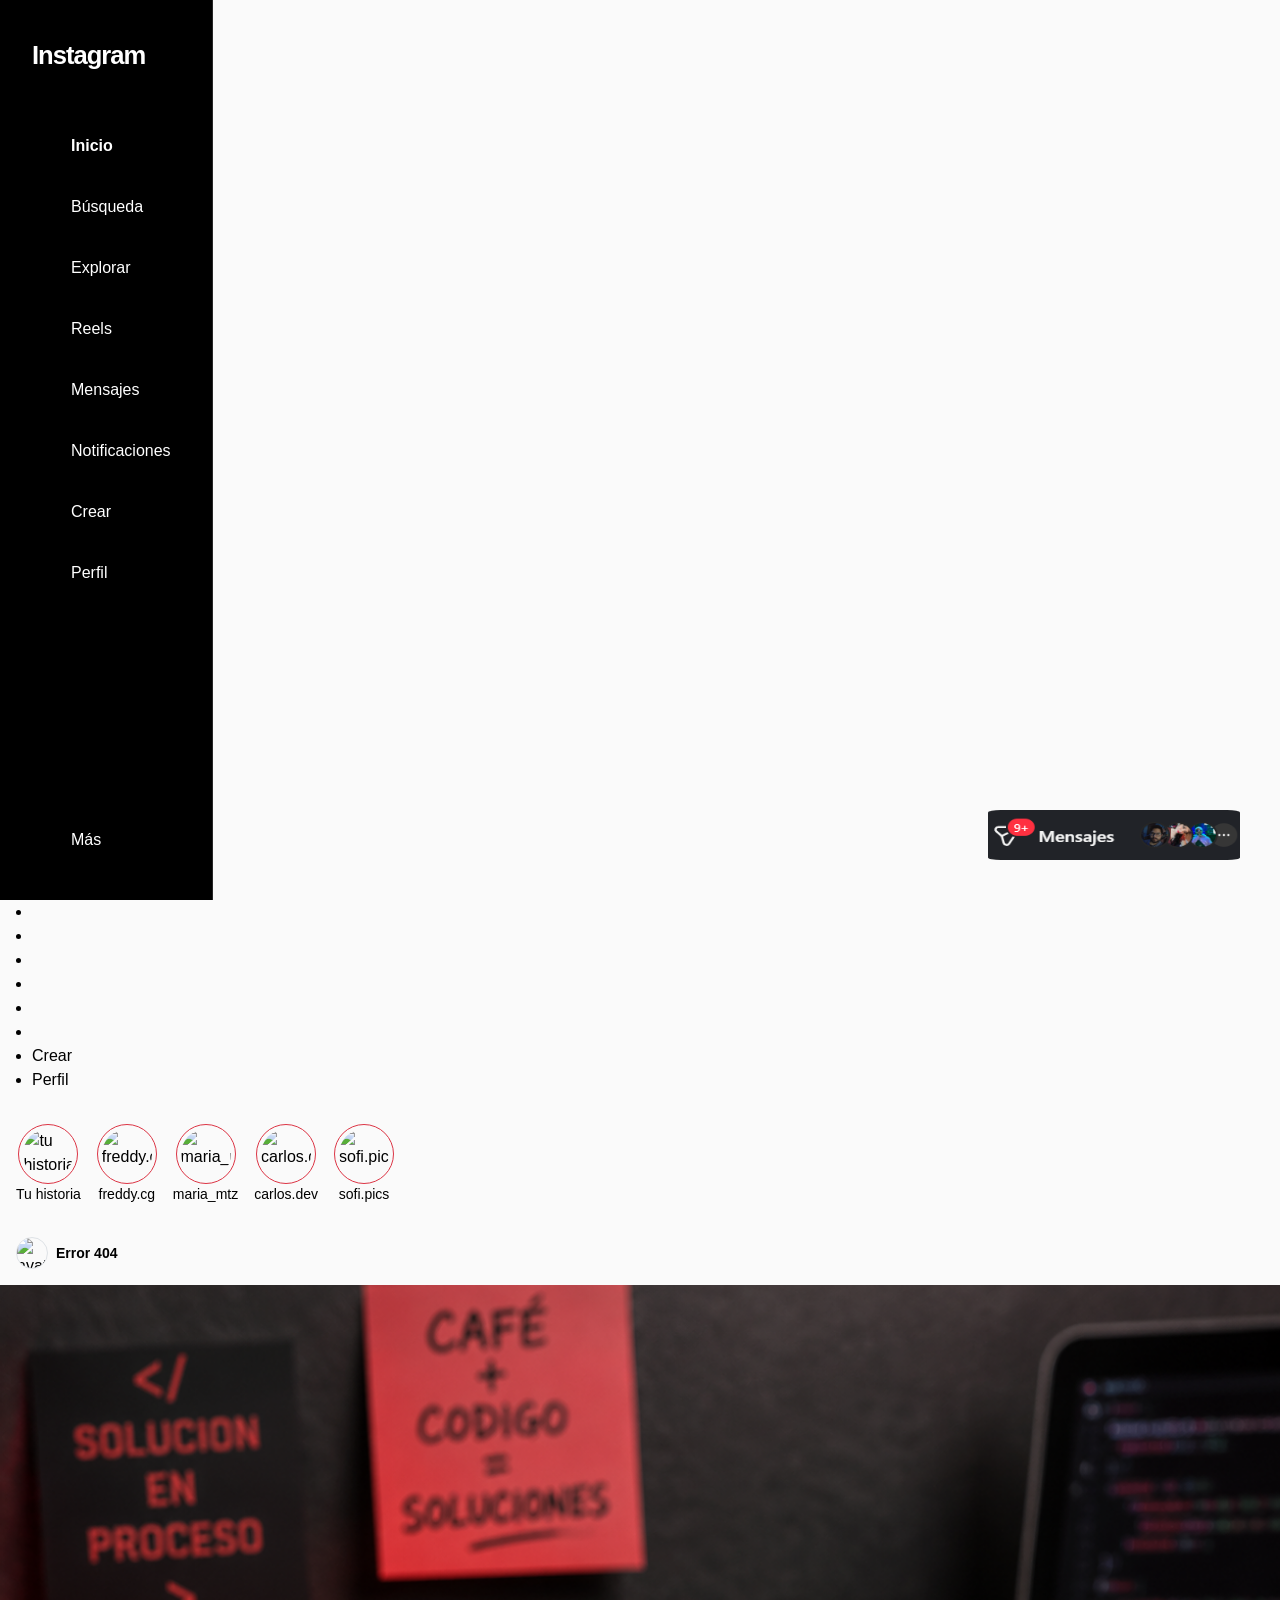
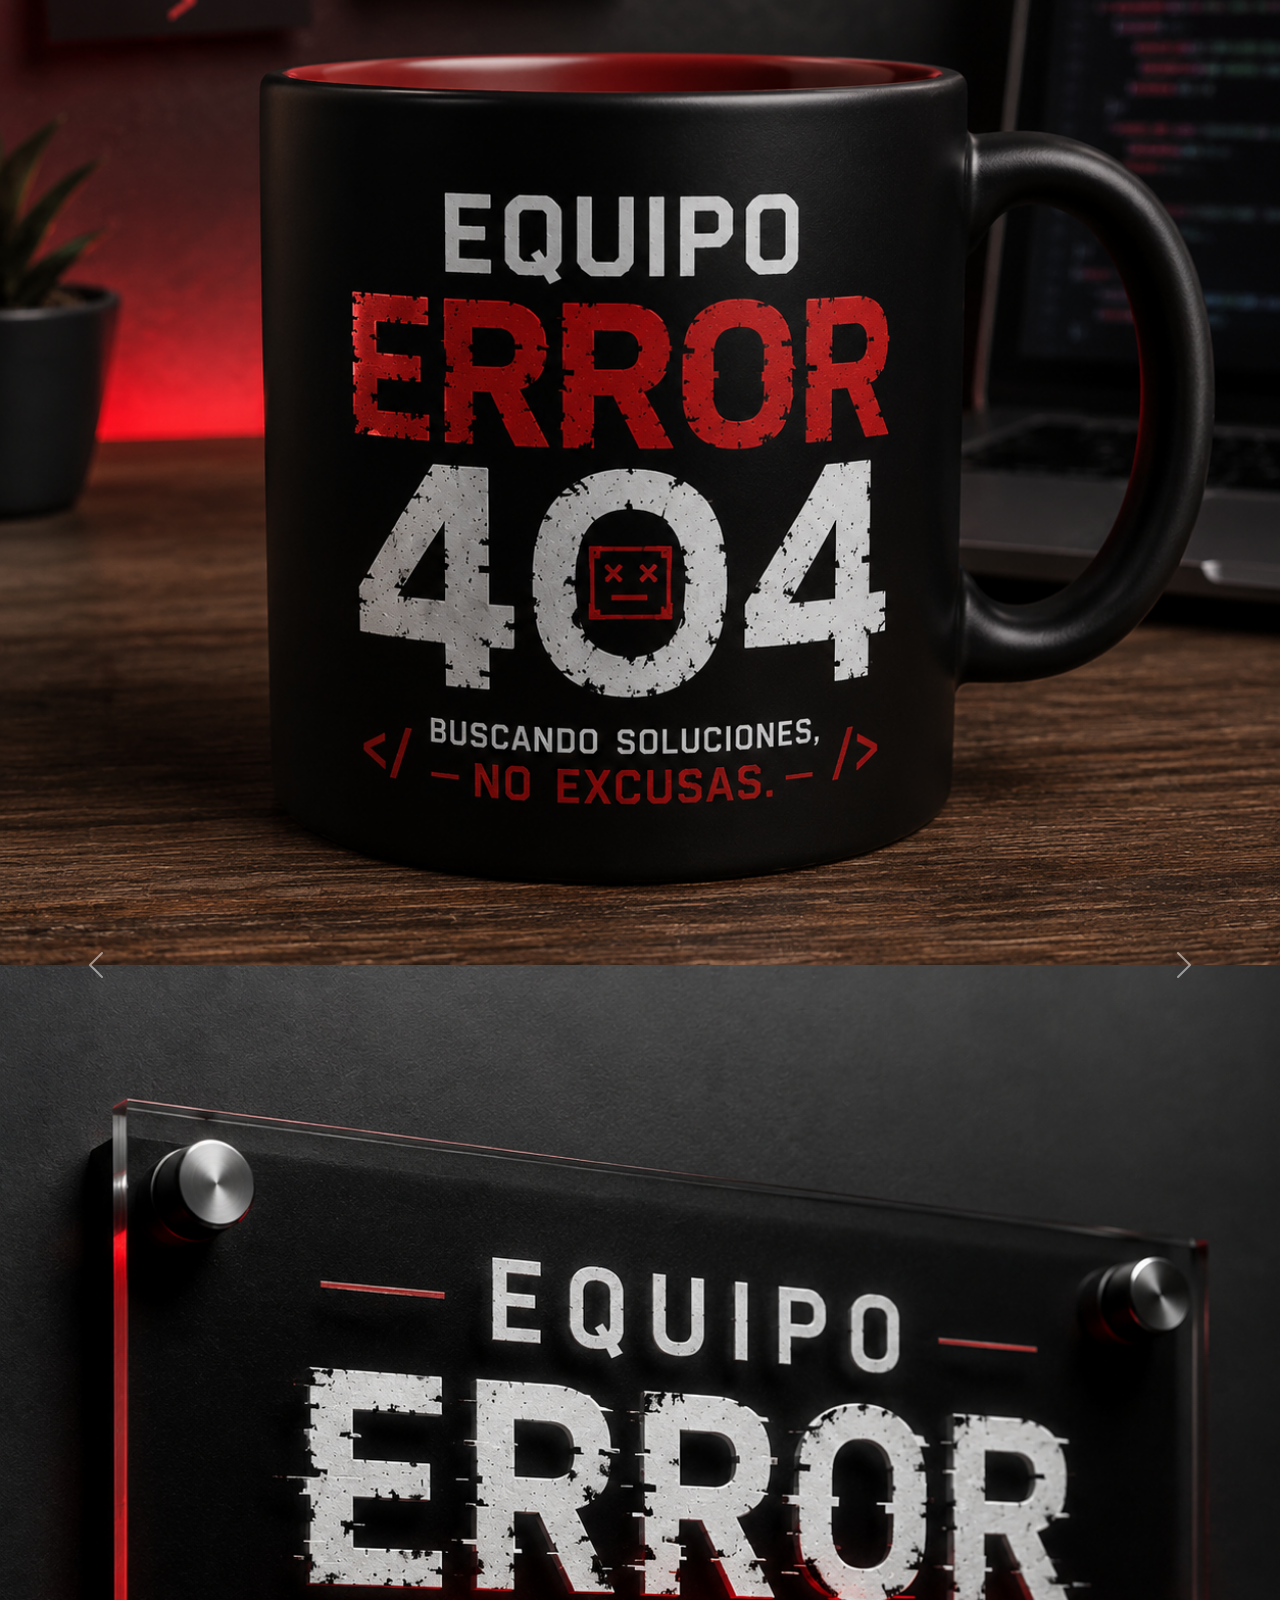
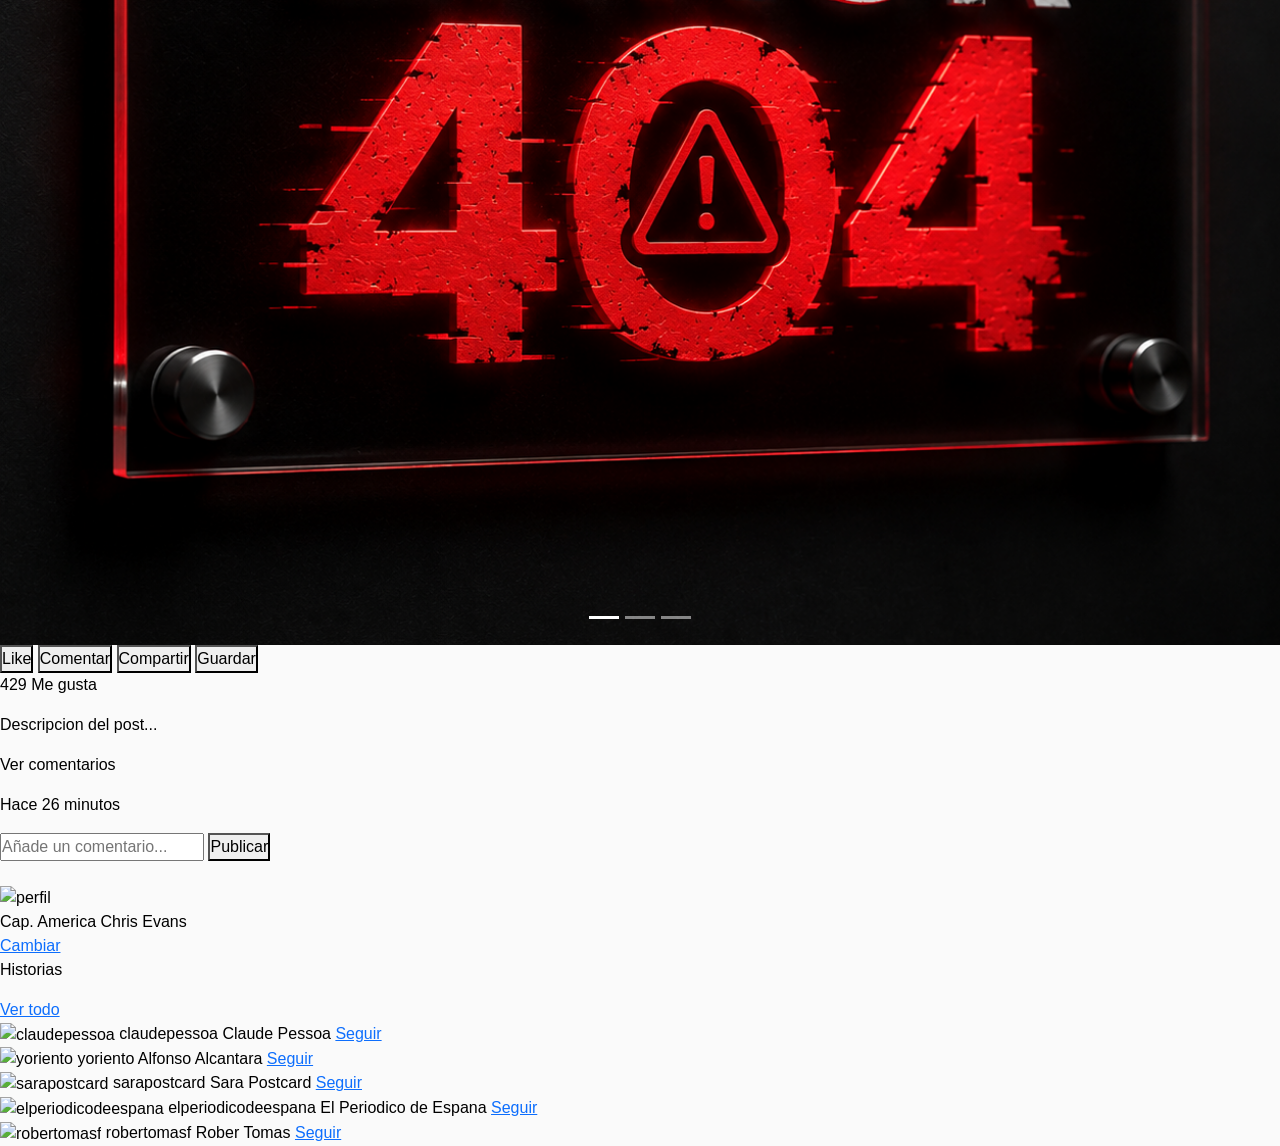
==== commit f37464fe: "Merge pull request #7 from AdizLz/dev2-sidebar-instagram Dev2 sidebar instagram" ====
--- a/index.html
+++ b/index.html
@@ -13,11 +13,9 @@
 
 
   <!-- INICIO: NAVBAR — EMANUEL -->
-  <nav>
-    <div>Logo</div>
-    <div>Buscador</div>
-    <div>Iconos de navegacion</div>
-  </nav>
+  <div class="fixed-bottom-right">
+    <img src="./img/abajo.png" alt="Icono" />
+  </div>
   <!-- FIN: NAVBAR — EMANUEL -->
 
 
@@ -81,6 +79,19 @@
         </a>
     </div>
 </aside>
+      <aside>
+        <div></div>
+        <ul>
+          <li></li>
+          <li></li>
+          <li></li>
+          <li></li>
+          <li></li>
+          <li></li>
+          <li>Crear</li>
+          <li>Perfil</li>
+        </ul>
+      </aside>
       <!-- FIN: SIDEBAR IZQUIERDO — KIKE -->
 
 
@@ -122,13 +133,13 @@
 
             <div class="carousel-inner">
               <div class="carousel-item active">
-                <img src="./error_404_1.png" class="d-block w-100 post-img" alt="Equipo 1">
+                <img src="./error_404_1.png" class="d-block w-100 post-img" alt="Equipo 1 >
               </div>
-              <div class="carousel-item">
+              <div class=" carousel-item">
                 <img src="./error_404_2.png" class="d-block w-100 post-img" alt="Equipo 2">
               </div>
               <div class="carousel-item">
-                <img src="error_404_3.png" class="d-block w-100 post-img" alt="Equipo3">
+                <img src="./error_404_3.png" class="d-block w-100 post-img" alt="Equipo 3">
               </div>
             </div>
 
@@ -144,6 +155,7 @@
             </button>
           </div>
 
+
           <!-- POST / FEED CARD -  FIN Marcos-->
 
           
@@ -178,20 +190,30 @@
       <aside>
 
 
-        <!-- INICIO: PERFIL CARD — JONAS -->
-        
-        <div class="ig-card mx-auto mb-4">
-            <div class="ig-profile-img-container">
-                <img src="https://i.pinimg.com/736x/02/ab/23/02ab236742df0dcd86f7e93f012788de.jpg"
-                    alt="Foto de perfil del Capitán América"
-                    class="ig-profile-img">
-            </div>
-            <span class="ig-username">Cap. America</span>
-            <span class="ig-fullname">Chris Evans</span>
-            <a href="#" class="ig-change-btn">Cambiar</a>
-        </div>
-
-        <!--     FIN: PERFIL CARD — JONAS -->
+       <!-- INICIO: PERFIL CARD — JONAS -->
+
+<div class="ig-card">
+
+  <div class="ig-profile-left">
+
+    <img 
+      src="https://i.pinimg.com/736x/02/ab/23/02ab236742df0dcd86f7e93f012788de.jpg"
+      alt="perfil"
+      class="ig-profile-img"
+    >
+
+    <div class="ig-profile-info">
+      <span class="ig-username">Cap. America</span>
+      <span class="ig-fullname">Chris Evans</span>
+    </div>
+
+  </div>
+
+  <a href="#" class="ig-change-btn">Cambiar</a>
+
+</div>
+
+<!-- FIN: PERFIL CARD — JONAS -->
 
 
         <!--INICIO: HISTORIAS / SUGERENCIAS — MONSE-->
--- a/style.css
+++ b/style.css
@@ -13,8 +13,18 @@
 
 /*INICIO: NAVBAR — EMANUEL*/
 
-nav {
-  /* escribe aquí tus estilos del navbar */
+.fixed-bottom-right {
+  position: fixed;       /* Se queda fijo en pantalla */
+  bottom: 40px;          /* Distancia desde el borde inferior */
+  right: 40px;           /* Distancia desde el borde derecho */
+  border-radius: 5%;    /* Bordes redondeados (círculo) */
+  cursor: pointer;       /* Cambia el cursor al pasar encima */
+}
+
+.fixed-bottom-right img {
+  width: 252px;           /* Tamaño de la imagen */
+  height: 50px;
+  border-radius: 5%;    /* Imagen también redonda */
 }
 
 /* FIN: NAVBAR — EMANUEL */
@@ -93,38 +103,58 @@
 
 /* --- ESTILO TIPO INSTAGRAM PARA INDICADORES --- */
 .carousel-indicators [button] {
+/* Tamaño de la imagen*/
+.post-img {
+  width: 100%;
+  aspect-ratio: 1 / 1;
+  object-fit: cover;
+  display: block;
+}
+
+#carouselExampleIndicators {
+  max-width: 400px;
+  margin: 0 auto;
+}
+
+.carousel-indicators button {
+  /* ciruclos inferior de las fotos*/
   width: 6px !important;
-  /* Tamaño pequeño */
   height: 6px !important;
   border-radius: 50% !important;
-  /* Convertir en círculo */
+  /* Círculos perfectos */
   margin-left: 3px !important;
   margin-right: 3px !important;
   background-color: #ffffff !important;
   opacity: 0.5;
   border: none;
-}
-
-.carousel-indicators .active {
-  opacity: 1;
-  /* El punto activo brilla más */
-}
-
-/* Ajuste de flechas laterales */
-.carousel-control-prev-icon,
-.carousel-control-next-icon {
-  width: 1.5rem;
-  height: 1.5rem;
-  background-color: rgba(0, 0, 0, 0.2);
-  border-radius: 50%;
-  background-size: 60%;
-}
-
-.bi-three-dots {
+  padding: 0;
+
+}
+
+
+.bi {
+
   cursor: pointer;
+  color: #262626;
+}
+
+
+.post-card {
+  /*Contenedor de imagen*/
+  background-color: #ffffff;
+  border: 1px solid #dbdbdb;
+  border-radius: 8px;
+  overflow: hidden;
+  max-width: 470px;
+}
+
+.carousel-inner {
+  aspect-ratio: 1 / 1;
+  overflow: hidden;
 }
 
 /*FIN POST/FEED CARD -MARCOS*/
+
 
 /* INICIO: STORIES BAR — ADRIAN */
 .stories-bar { overflow-x: auto; scrollbar-width: none; }
@@ -142,102 +172,64 @@
 
 /* INICIO: PERFIL CARD — JONAS */
 
-
-
-
-/* --- ESTILOS MEJORADOS: EFECTO PREMIUM --- */
-body {
-    background: radial-gradient(circle at top right, #ffffff, #f0f2f5); /* Degradado sutil de fondo */
-    font-family: 'Segoe UI', Roboto, Helvetica, Arial, sans-serif;
-    margin: 0;
-    display: flex;
-    justify-content: center;
+.ig-card{
+    width: 320px;
+    display: flex;
+    justify-content: space-between;
     align-items: center;
-    height: 100vh;
-}
-
-/* Contenedor principal con efecto de elevación */
-.ig-card {
-    background: #ffffff;
-    border: 1px solid rgba(0,0,0,0.08);
-    border-radius: 20px; /* Bordes más curvos y modernos */
-    width: 340px;
-    padding: 30px 20px;
-    box-shadow: 0 15px 35px rgba(0,0,0,0.05), 0 5px 15px rgba(0,0,0,0.03);
+    margin-bottom: 25px;
+}
+
+.ig-profile-left{
+    display: flex;
+    align-items: center;
+    gap: 12px;
+}
+
+.ig-profile-img{
+    width: 56px;
+    height: 56px;
+    border-radius: 50%;
+    object-fit: cover;
+    cursor: pointer;
+}
+
+.ig-profile-info{
     display: flex;
     flex-direction: column;
-    align-items: center;
-    text-align: center;
-    transition: transform 0.3s ease; /* Efecto al pasar el mouse */
-}
-
-.ig-card:hover {
-    transform: translateY(-5px); /* Se eleva levemente */
-}
-
-/* Contenedor de imagen con anillo de "Story" */
-.ig-profile-img-container {
-    width: 130px;
-    height: 130px;
-    overflow: hidden;
-    border-radius: 50%;
-    position: relative;
-    padding: 4px; /* Espacio para el anillo */
-    background: linear-gradient(45deg, #f09433 0%, #e6683c 25%, #dc2743 50%, #cc2366 75%, #bc1888 100%); /* Colores Instagram */
-    margin-bottom: 20px;
-}
-
-.ig-profile-img {
-    width: 100%;
-    height: 100%;
-    object-fit: cover;
-    border-radius: 50%;
-    border: 3px solid #ffffff; /* Separa la foto del gradiente */
-}
-
-/* Nombre de usuario */
-.ig-username {
-    font-weight: 700;
-    font-size: 1.1rem;
-    color: #262626;
-    margin-bottom: 5px;
-    letter-spacing: -0.5px;
-}
-
-/* Nombre completo */
-.ig-fullname {
-    font-weight: 400;
-    font-size: 14px;
-    color: #8e8e8e;
-    margin-bottom: 25px;
-}
-
-/* Botón estilizado con sombra */
-.ig-change-btn {
-    background-color: #0095f6;
-    color: white;
-    text-decoration: none;
-    width: 80%; /* Botón más ancho */
-    padding: 10px 0;
-    border-radius: 10px;
+}
+
+.ig-username{
+    color: rgb(15, 1, 1);
     font-size: 14px;
     font-weight: 600;
-    box-shadow: 0 4px 12px rgba(0, 149, 246, 0.3);
-    transition: all 0.2s ease;
-}
-
-.ig-change-btn:hover {
-    background-color: #1877f2;
-    box-shadow: 0 6px 15px rgba(24, 119, 242, 0.4);
-    transform: scale(1.02);
+    line-height: 1.2;
+}
+
+.ig-fullname{
+    color: #757575;
+    font-size: 14px;
+    margin-top: 2px;
+}
+
+.ig-change-btn{
+    color: #0095f6;
+    text-decoration: none;
+    font-size: 12px;
+    font-weight: 600;
+}
+
+.ig-change-btn:hover{
     color: white;
 }
-
-.ig-change-btn:active {
-    transform: scale(0.98); /* Efecto de pulsación */
-}
-
-/* escribe aquí tus estilos de la perfil card */
+/* ---------- SIDEBAR DERECHO ---------- */
+
+aside{
+    width: 320px;
+    position: absolute;
+    top: 30px;
+    right: 40px;
+}
 
 /* FIN: PERFIL CARD — JONAS */
 
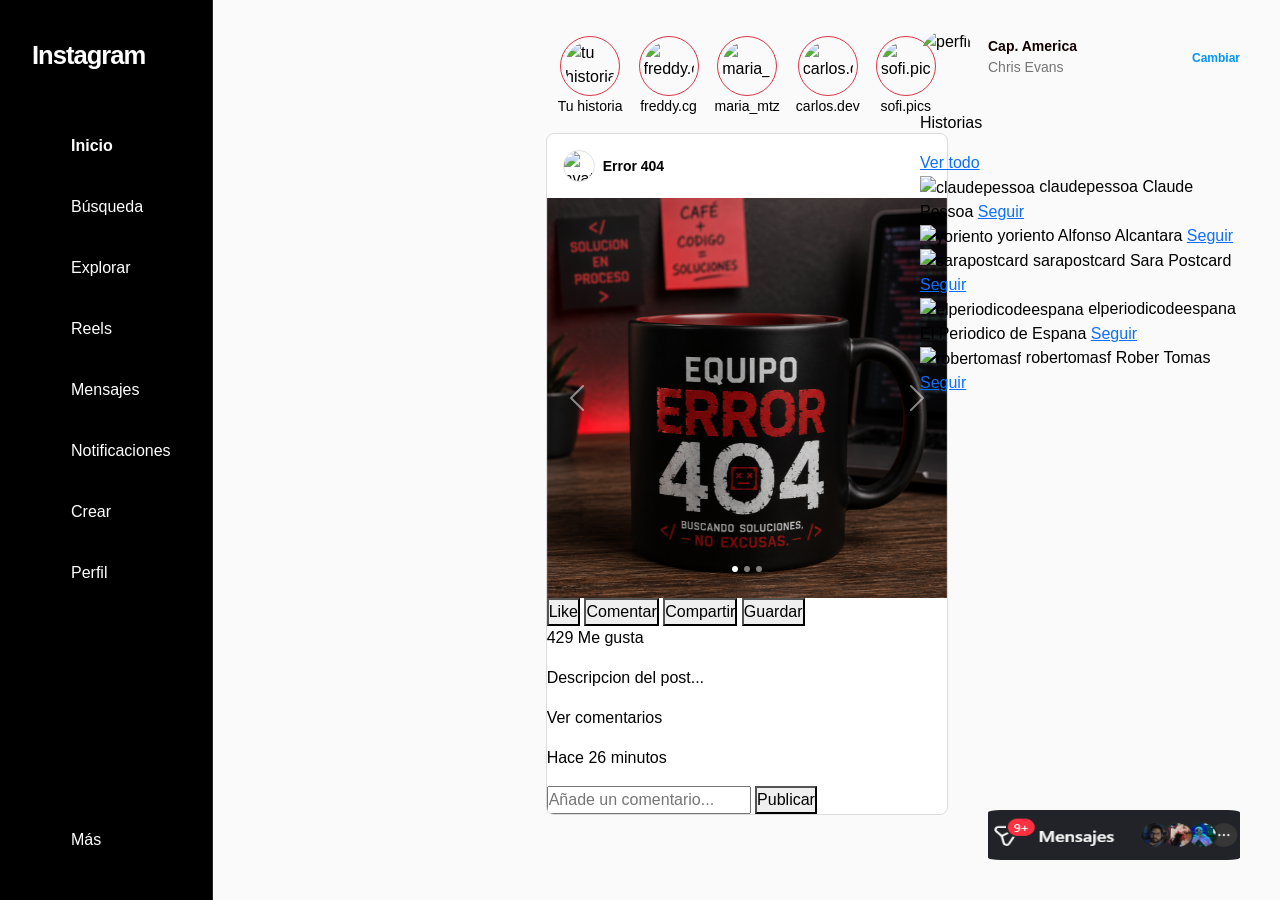
==== commit 563ff8af: "Elimine codigo vacio" ====
--- a/index.html
+++ b/index.html
@@ -20,7 +20,7 @@
 
 
   <div>
-    <div>
+    <div class="contenedor-principal">
 
 
       <!-- INICIO: SIDEBAR IZQUIERDO — KIKE -->
@@ -79,19 +79,6 @@
         </a>
     </div>
 </aside>
-      <aside>
-        <div></div>
-        <ul>
-          <li></li>
-          <li></li>
-          <li></li>
-          <li></li>
-          <li></li>
-          <li></li>
-          <li>Crear</li>
-          <li>Perfil</li>
-        </ul>
-      </aside>
       <!-- FIN: SIDEBAR IZQUIERDO — KIKE -->
 
 
@@ -108,10 +95,7 @@
   <div class="d-flex flex-column align-items-center"><img src="https://encrypted-tbn0.gstatic.com/images?q=tbn:ANd9GcS5h5lG_a-oq_WwW-Ti_vSOC4nDKGIKyf13aQ&s" alt="sofi.pics" class="rounded-circle border border-danger p-1" width="60" height="60"><span class="small">sofi.pics</span></div>
 </div>
        
-  <script src="https://cdn.jsdelivr.net/npm/bootstrap@5.3.8/dist/js/bootstrap.bundle.min.js"></script>
-
-
-        <!-- POST / FEED CARD - Marcos-->
+       <!-- POST / FEED CARD - Marcos-->
         <div class="post-card mb-4">
           <div class="d-flex align-items-center p-3">
             <img
@@ -133,7 +117,7 @@
 
             <div class="carousel-inner">
               <div class="carousel-item active">
-                <img src="./error_404_1.png" class="d-block w-100 post-img" alt="Equipo 1 >
+                <img src="./error_404_1.png" class="d-block w-100 post-img" alt="Equipo 1" >
               </div>
               <div class=" carousel-item">
                 <img src="./error_404_2.png" class="d-block w-100 post-img" alt="Equipo 2">
@@ -186,34 +170,31 @@
       <!-- FIN COLUMNA CENTRAL -->
 
 
-      <!-- SIDEBAR DERECHO -->
-      <aside>
-
-
-       <!-- INICIO: PERFIL CARD — JONAS -->
-
-<div class="ig-card">
-
-  <div class="ig-profile-left">
-
-    <img 
-      src="https://i.pinimg.com/736x/02/ab/23/02ab236742df0dcd86f7e93f012788de.jpg"
-      alt="perfil"
-      class="ig-profile-img"
-    >
-
-    <div class="ig-profile-info">
-      <span class="ig-username">Cap. America</span>
-      <span class="ig-fullname">Chris Evans</span>
-    </div>
+<!-- SIDEBAR DERECHO -->
+<aside class="sidebar-derecho">
+
+  <!-- INICIO: PERFIL CARD — JONAS -->
+  <div class="ig-card">
+
+    <div class="ig-profile-left">
+
+      <img 
+        src="https://i.pinimg.com/736x/02/ab/23/02ab236742df0dcd86f7e93f012788de.jpg"
+        alt="perfil"
+        class="ig-profile-img"
+      >
+
+      <div class="ig-profile-info">
+        <span class="ig-username">Cap. America</span>
+        <span class="ig-fullname">Chris Evans</span>
+      </div>
+
+    </div>
+
+    <a href="#" class="ig-change-btn">Cambiar</a>
 
   </div>
-
-  <a href="#" class="ig-change-btn">Cambiar</a>
-
-</div>
-
-<!-- FIN: PERFIL CARD — JONAS -->
+  <!-- FIN: PERFIL CARD — JONAS -->
 
 
         <!--INICIO: HISTORIAS / SUGERENCIAS — MONSE-->
--- a/style.css
+++ b/style.css
@@ -4,12 +4,27 @@
   padding: 0;
 }
 
+.contenedor-principal {
+  display: flex;
+  min-height: 100vh;
+  align-items: flex-start;
+}
+
 body {
   font-family: Arial, sans-serif;
   background-color: #fafafa;
   color: #000;
-}
-
+  min-height: 100vh;        
+}
+
+main {
+  flex: 1;
+  padding: 20px;
+  display: flex;
+  flex-direction: column;
+  align-items: center;
+  min-height: 100vh;        
+}
 
 /*INICIO: NAVBAR — EMANUEL*/
 
@@ -101,8 +116,16 @@
 
 /* FIN: ESTILO DARK DE KIKE */
 
-/* --- ESTILO TIPO INSTAGRAM PARA INDICADORES --- */
-.carousel-indicators [button] {
+/* INICIO POST/FEED CARD- MARCOS*/
+
+/* Estilo general de la tarjeta */
+.post-card {
+  background-color: #ffffff;
+  border: 1px solid #dbdbdb;
+  border-radius: 8px;
+  overflow: hidden;
+}
+
 /* Tamaño de la imagen*/
 .post-img {
   width: 100%;
@@ -156,6 +179,7 @@
 /*FIN POST/FEED CARD -MARCOS*/
 
 
+
 /* INICIO: STORIES BAR — ADRIAN */
 .stories-bar { overflow-x: auto; scrollbar-width: none; }
 .stories-bar::-webkit-scrollbar { display: none; }
@@ -224,11 +248,12 @@
 }
 /* ---------- SIDEBAR DERECHO ---------- */
 
-aside{
-    width: 320px;
-    position: absolute;
-    top: 30px;
-    right: 40px;
+/* INICIO: PERFIL CARD — JONAS */
+.sidebar-derecho {
+  width: 320px;
+  position: absolute;
+  top: 30px;
+  right: 40px;
 }
 
 /* FIN: PERFIL CARD — JONAS */
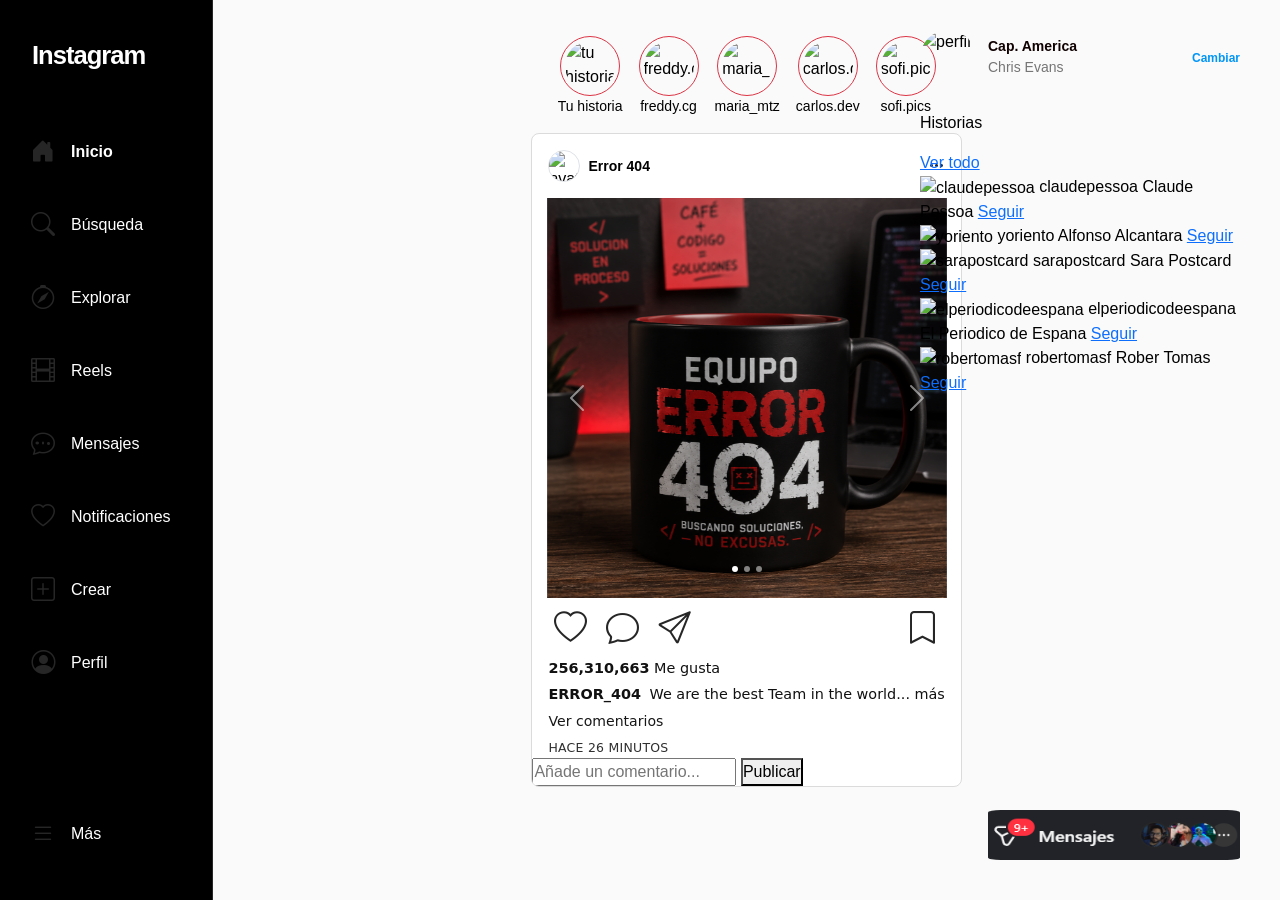
==== commit 2408c775: "Merge pull request #8 from JaniceOvando/main Se agrego link para icons de BTSP y actionBar" ====
--- a/index.html
+++ b/index.html
@@ -6,6 +6,7 @@
   <meta name="viewport" content="width=device-width, initial-scale=1.0">
   <title>Instagram Clone</title>
   <link href="https://cdn.jsdelivr.net/npm/bootstrap@5.3.8/dist/css/bootstrap.min.css" rel="stylesheet">
+  <link rel="stylesheet" href="https://cdn.jsdelivr.net/npm/bootstrap-icons@1.11.3/font/bootstrap-icons.min.css">
   <link rel="stylesheet" href="style.css">
 </head>
 
@@ -144,16 +145,43 @@
 
           
           <!-- INICIO: ACTION BAR — JANICE -->
-          <div>
-            <button>Like</button>
-            <button>Comentar</button>
-            <button>Compartir</button>
-            <button>Guardar</button>
-          </div>
-          <p>429 Me gusta</p>
-          <p>Descripcion del post...</p>
-          <p>Ver comentarios</p>
-          <p>Hace 26 minutos</p>
+         <div class="post-actions px-3 pt-2">
+  <div class="d-flex align-items-center justify-content-between">
+    <!-- izquierda: like / comment / share -->
+    <div class="d-flex align-items-center gap-2">
+      <button class="ig-action-btn" type="button" aria-label="Me gusta">
+        <i class="bi bi-heart"></i>
+      </button>
+
+      <button class="ig-action-btn" type="button" aria-label="Comentar">
+        <i class="bi bi-chat"></i>
+      </button>
+
+      <button class="ig-action-btn" type="button" aria-label="Compartir">
+        <i class="bi bi-send"></i>
+      </button>
+    </div>
+
+    <!-- derecha: guardar -->
+    <button class="ig-action-btn" type="button" aria-label="Guardar">
+      <i class="bi bi-bookmark"></i>
+    </button>
+  </div>
+
+  <!-- info -->
+  <div class="pt-2">
+    <p class="ig-likes mb-1"><strong>256,310,663</strong> Me gusta</p>
+
+    <p class="ig-caption mb-1">
+      <strong class="me-1">ERROR_404</strong>
+      We are the best Team in the world... más
+    </p>
+
+    <button class="ig-link-btn" type="button">Ver comentarios</button>
+
+    <p class="ig-time mb-0">Hace 26 minutos</p>
+  </div>
+</div>
           <!-- FIN: ACTION BAR — JANICE -->
 
           <!-- Input de comentario -->
--- a/style.css
+++ b/style.css
@@ -189,7 +189,92 @@
 
 /* INICIO: ACTION BAR — JANICE */
 
-/* escribe aquí tus estilos del action bar */
+/* Contenedor general del bloque */
+.post-actions{
+  font-family: system-ui, -apple-system, "Segoe UI", Roboto, Arial, sans-serif;
+}
+
+/* Botones de acción tipo IG */
+.ig-action-btn{
+  appearance: none;
+  border: 0;
+  background: transparent;
+  padding: .35rem;
+  margin: 0;
+  line-height: 1;
+  color: #111;
+  border-radius: .75rem;
+  cursor: pointer;
+  transition: transform .08s ease, background-color .12s ease, opacity .12s ease;
+  display: inline-flex;
+  align-items: center;
+  justify-content: center;
+}
+
+.ig-action-btn i{
+  font-size: 2.05rem; /* tamaño del icono */
+  line-height: .25rem;
+}
+
+@media (max-width: 576px){
+  .ig-action-btn i.bi{
+    font-size: 2.50rem;
+  }
+}
+
+/* Hover y click */
+.ig-action-btn:hover{
+  background: rgba(0,0,0,.06);
+}
+
+.ig-action-btn:active{
+  transform: scale(.92);
+
+}
+
+/* Texto “Me gusta” */
+.ig-likes{
+  font-size: .9rem;
+  color: #111;
+}
+
+/* Caption */
+.ig-caption{
+  font-size: .9rem;
+  color: #111;
+  word-break: break-word;
+}
+
+/* Link “Ver comentarios” */
+.ig-link-btn{
+  border: 0;
+  padding: 0;
+  background: transparent;
+  color: #181717;
+  font-size: .88rem;
+  cursor: pointer;
+}
+
+.ig-link-btn:hover{
+  text-decoration: underline;
+}
+
+/* Tiempo */
+.ig-time{
+  font-size: .78rem;
+  color: #302f2f;
+  text-transform: uppercase;
+  letter-spacing: .02em;
+  margin-top: .35rem;
+}
+
+/* Accesibilidad: foco visible */
+.ig-action-btn:focus-visible,
+.ig-link-btn:focus-visible{
+  outline: 2px solid #0d6efd;
+  outline-offset: 2px;
+  border-radius: .5rem;
+}
 
 /* FIN: ACTION BAR — JANICE */
 
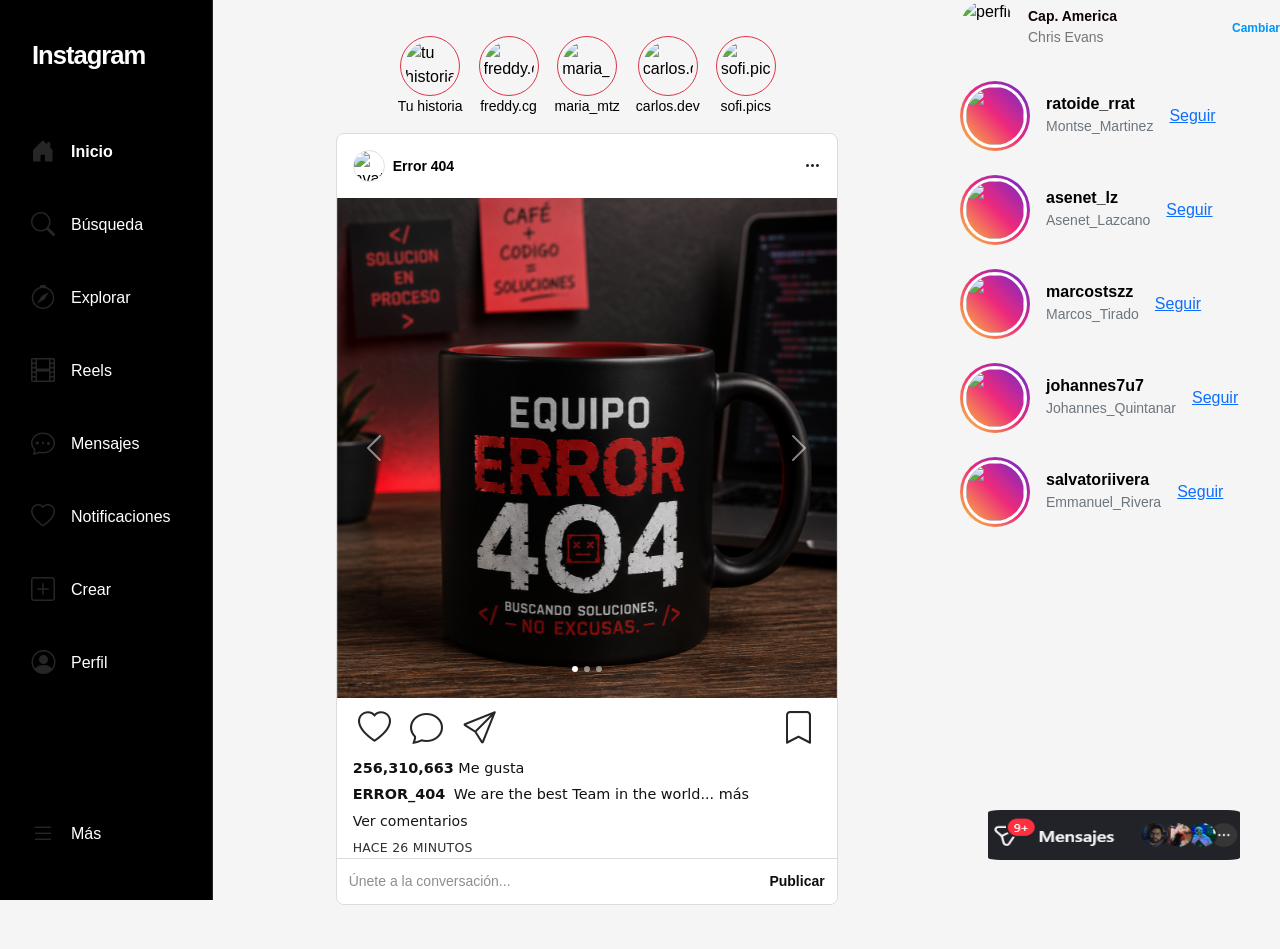
==== commit 5e80949d: "Se quito una linea" ====
--- a/index.html
+++ b/index.html
@@ -185,12 +185,10 @@
           <!-- FIN: ACTION BAR — JANICE -->
 
           <!-- Input de comentario -->
-          <div>
-            <input type="text" placeholder="Añade un comentario...">
-            <button>Publicar</button>
-          </div>
-
-        </div>
+<div class="ig-comment-scope">
+  <input type="text" placeholder="Únete a la conversación...">
+  <button>Publicar</button>
+</div>
         <!-- FIN POST CARD -->
 
 
@@ -226,45 +224,65 @@
 
 
         <!--INICIO: HISTORIAS / SUGERENCIAS — MONSE-->
-        <div>
-          <p>Historias</p>
-          <a href="#">Ver todo</a>
-
-          <div>
-            <img src="" alt="claudepessoa">
-            <span>claudepessoa</span>
-            <span>Claude Pessoa</span>
-            <a href="#">Seguir</a>
-          </div>
-
-          <div>
-            <img src="" alt="yoriento">
-            <span>yoriento</span>
-            <span>Alfonso Alcantara</span>
-            <a href="#">Seguir</a>
-          </div>
-
-          <div>
-            <img src="" alt="sarapostcard">
-            <span>sarapostcard</span>
-            <span>Sara Postcard</span>
-            <a href="#">Seguir</a>
-          </div>
-
-          <div>
-            <img src="" alt="elperiodicodeespana">
-            <span>elperiodicodeespana</span>
-            <span>El Periodico de Espana</span>
-            <a href="#">Seguir</a>
-          </div>
-
-          <div>
-            <img src="" alt="robertomasf">
-            <span>robertomasf</span>
-            <span>Rober Tomas</span>
-            <a href="#">Seguir</a>
-          </div>
-        </div>
+        
+        <div class="story d-flex align-items-center gap-3 mb-4">
+            <div class="story-border">
+                <img src="https://i.pinimg.com/736x/50/7e/e9/507ee98f4ad68e28c539cb852e8c229a.jpg">
+            </div>
+            <div>
+                <h6 class="mb-0 fw-bold">ratoide_rrat</h6>
+                <small class="text-secondary">Montse_Martinez</small>
+            </div>
+            <a href="#">Seguir</a>
+        </div>
+
+        <div class="story d-flex align-items-center gap-3 mb-4">
+            <div class="story-border">
+                <img src="https://i.pinimg.com/474x/10/f8/26/10f826d1cd5a216452c9e25f6d9b594f.jpg">
+            </div>
+            <div>
+                <h6 class="mb-0 fw-bold">asenet_lz</h6>
+                <small class="text-secondary">Asenet_Lazcano</small>
+            </div>
+            <a href="#">Seguir</a>
+        </div>
+
+        <div class="story d-flex align-items-center gap-3 mb-4">
+            <div class="story-border">
+                <img src="https://pbs.twimg.com/media/D1Gn100XQAAhI_Q.png">
+            </div>
+            <div>
+                <h6 class="mb-0 fw-bold">marcostszz</h6>
+                <small class="text-secondary">Marcos_Tirado</small>
+            </div>
+            <a href="#">Seguir</a>
+        </div>
+
+        <div class="story d-flex align-items-center gap-3 mb-4">
+            <div class="story-border">
+                <img src="https://preview.redd.it/whos-more-hideous-handsome-squidward-or-hippocampus-v0-m0wm6ss0yvue1.png?width=640&crop=smart&auto=webp&s=fa9ea689e2a951f45da5a8e715f988a76b699067">
+            </div>
+            <div>
+                <h6 class="mb-0 fw-bold">johannes7u7</h6>
+                <small class="text-secondary">Johannes_Quintanar</small>
+            </div>
+            <a href="#">Seguir</a>
+        </div>
+
+        <div class="story d-flex align-items-center gap-3 mb-4">
+            <div class="story-border">
+                <img src="https://encrypted-tbn0.gstatic.com/images?q=tbn:ANd9GcTinriN5Cr_rgxxDi1d7TxBBFxv3NgG2ytQGg&s">
+            </div>
+            <div>
+                <h6 class="mb-0 fw-bold">salvatoriivera</h6>
+                <small class="text-secondary">Emmanuel_Rivera</small>
+            </div>
+            <a href="#">Seguir</a>
+        </div>
+
+
+
+
         <!-- FIN: HISTORIAS / SUGERENCIAS — MONSE -->
 
 
--- a/style.css
+++ b/style.css
@@ -135,7 +135,7 @@
 }
 
 #carouselExampleIndicators {
-  max-width: 400px;
+  max-width: 500px;
   margin: 0 auto;
 }
 
@@ -168,7 +168,7 @@
   border: 1px solid #dbdbdb;
   border-radius: 8px;
   overflow: hidden;
-  max-width: 470px;
+  max-width: 5000px;
 }
 
 .carousel-inner {
@@ -194,7 +194,7 @@
   font-family: system-ui, -apple-system, "Segoe UI", Roboto, Arial, sans-serif;
 }
 
-/* Botones de acción tipo IG */
+/* Botones de acción */
 .ig-action-btn{
   appearance: none;
   border: 0;
@@ -224,7 +224,7 @@
 
 /* Hover y click */
 .ig-action-btn:hover{
-  background: rgba(0,0,0,.06);
+  background: rgba(196, 54, 54, 0.06);
 }
 
 .ig-action-btn:active{
@@ -267,17 +267,45 @@
   letter-spacing: .02em;
   margin-top: .35rem;
 }
-
-/* Accesibilidad: foco visible */
-.ig-action-btn:focus-visible,
-.ig-link-btn:focus-visible{
-  outline: 2px solid #0d6efd;
-  outline-offset: 2px;
-  border-radius: .5rem;
-}
-
 /* FIN: ACTION BAR — JANICE */
 
+/* COMENTARIO JANICE */
+.ig-comment-scope{
+  display: flex;
+  align-items: center;
+  gap: 10px;
+  border-top: 1px solid #dbdbdb;
+  padding: 6px 12px;
+  background: #fff;
+}
+
+/* SOLO el input dentro de esto */
+.ig-comment-scope input{
+  flex: 1;
+  border: none;
+  outline: none;
+  box-shadow: none;
+  font-size: 14px;
+  color: #262626;
+  padding: 6px 0;
+}
+
+/* placeholder*/
+.ig-comment-scope input::placeholder{
+  color: #8e8e8e;
+}
+
+/* botón */
+.ig-comment-scope button{
+  border: none;
+  background: transparent;
+
+  font-size: 14px;
+  font-weight: 600;
+  color: #0d0d0e;
+  cursor: pointer;
+}
+/*TERMINA COMENTARIO Y CODIGO DE JANICE/
 
 /* INICIO: PERFIL CARD — JONAS */
 
@@ -336,7 +364,6 @@
 /* INICIO: PERFIL CARD — JONAS */
 .sidebar-derecho {
   width: 320px;
-  position: absolute;
   top: 30px;
   right: 40px;
 }
@@ -346,6 +373,67 @@
 
 /* INICIO: HISTORIAS / SUGERENCIAS — MONSE */
 
-/* escribe aquí tus estilos de historias y sugerencias */
+/* INICIO: HISTORIAS / SUGERENCIAS — MONSE */
+
+body{
+    background-color: #f5f5f5;
+    font-family: Arial, Helvetica, sans-serif;
+}
+
+
+/* PANEL DERECHO */
+
+.right-panel{
+    width: 320px;
+    padding: 20px;
+}
+
+
+/* HISTORIAS */
+
+.story{
+    cursor: pointer;
+    transition: 0.3s;
+}
+
+.story:hover{
+    transform: scale(1.02);
+}
+
+
+/* BORDE TIPO INSTAGRAM */
+
+.story-border{
+    width: 70px;
+    height: 70px;
+
+    background: linear-gradient(
+        45deg,
+        #f9ce34,
+        #ee2a7b,
+        #6228d7
+    );
+
+    padding: 3px;
+
+    border-radius: 50%;
+
+    display: flex;
+    justify-content: center;
+    align-items: center;
+}
+
+
+/* IMAGEN */
+
+.story-border img{
+    width: 100%;
+    height: 100%;
+    object-fit: cover;
+
+    border-radius: 50%;
+
+    border: 3px solid white;
+}
 
 /* FIN: HISTORIAS / SUGERENCIAS — MONSE */
